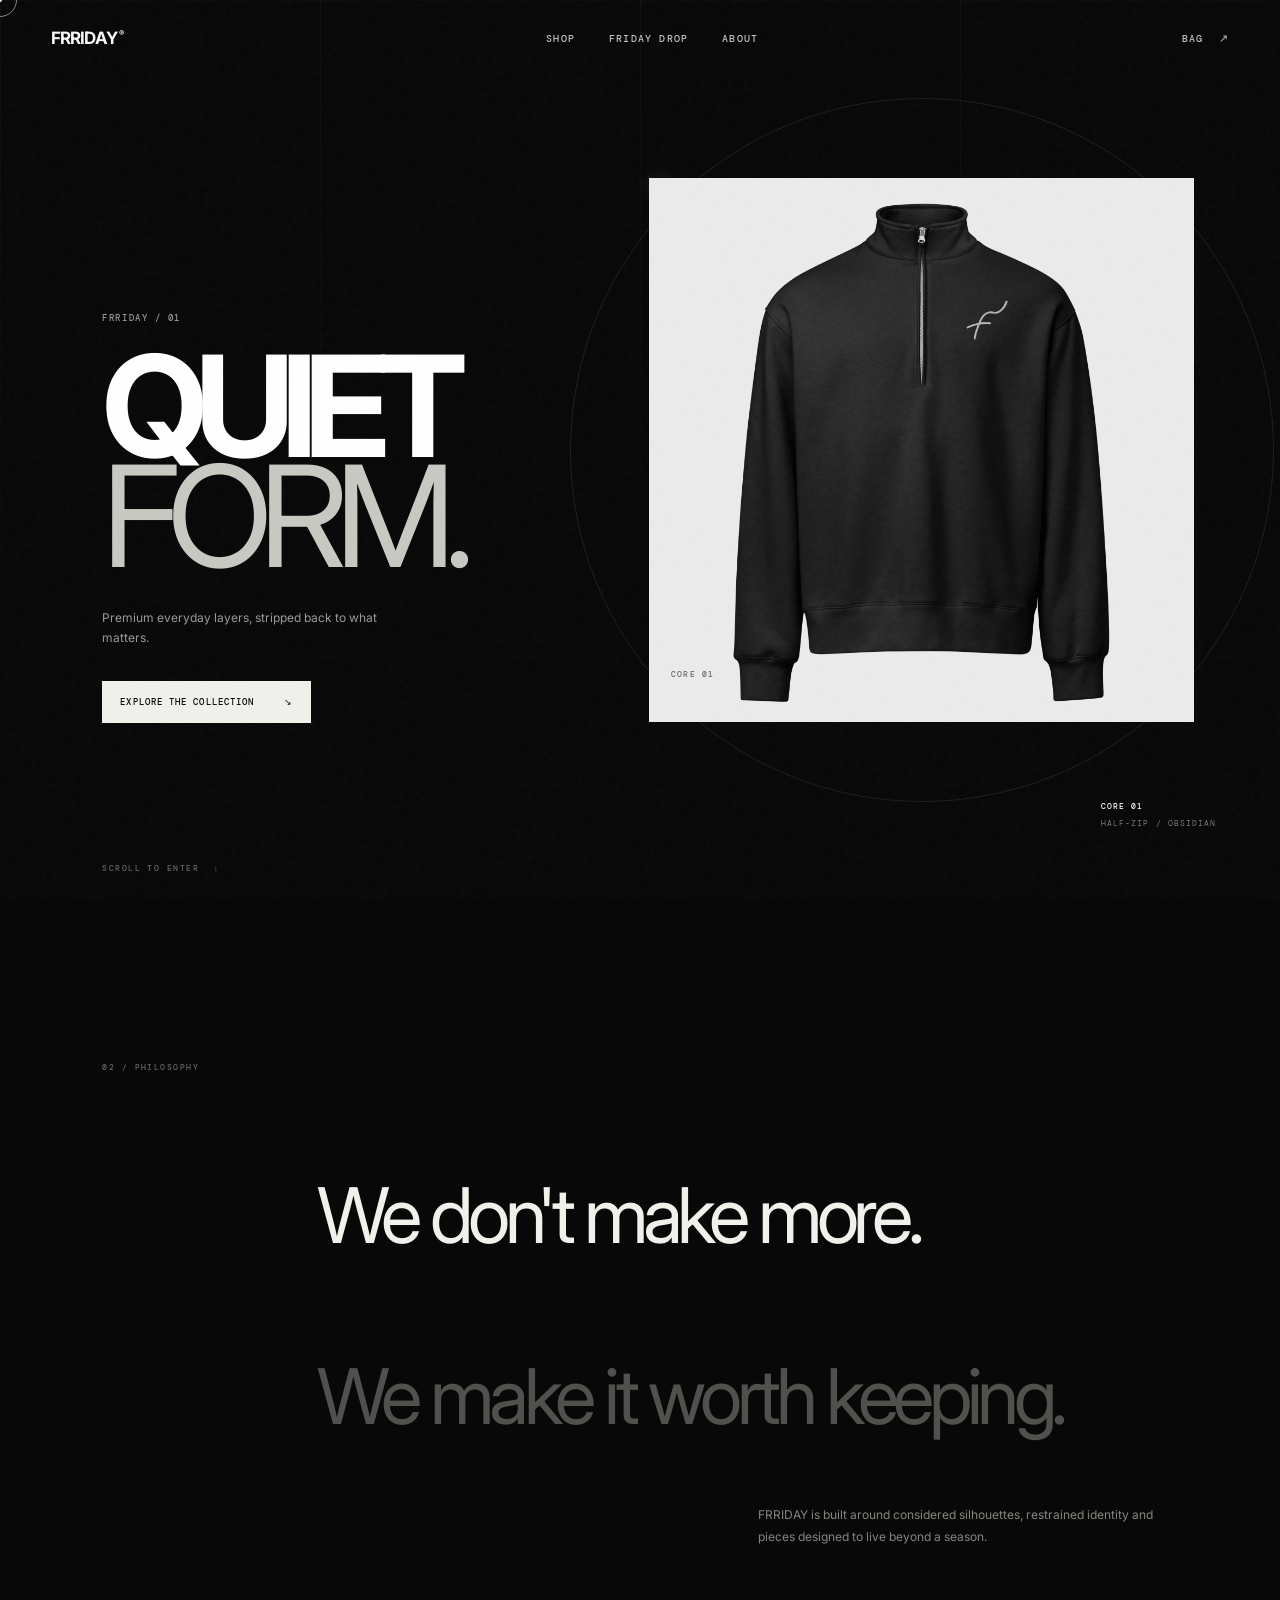
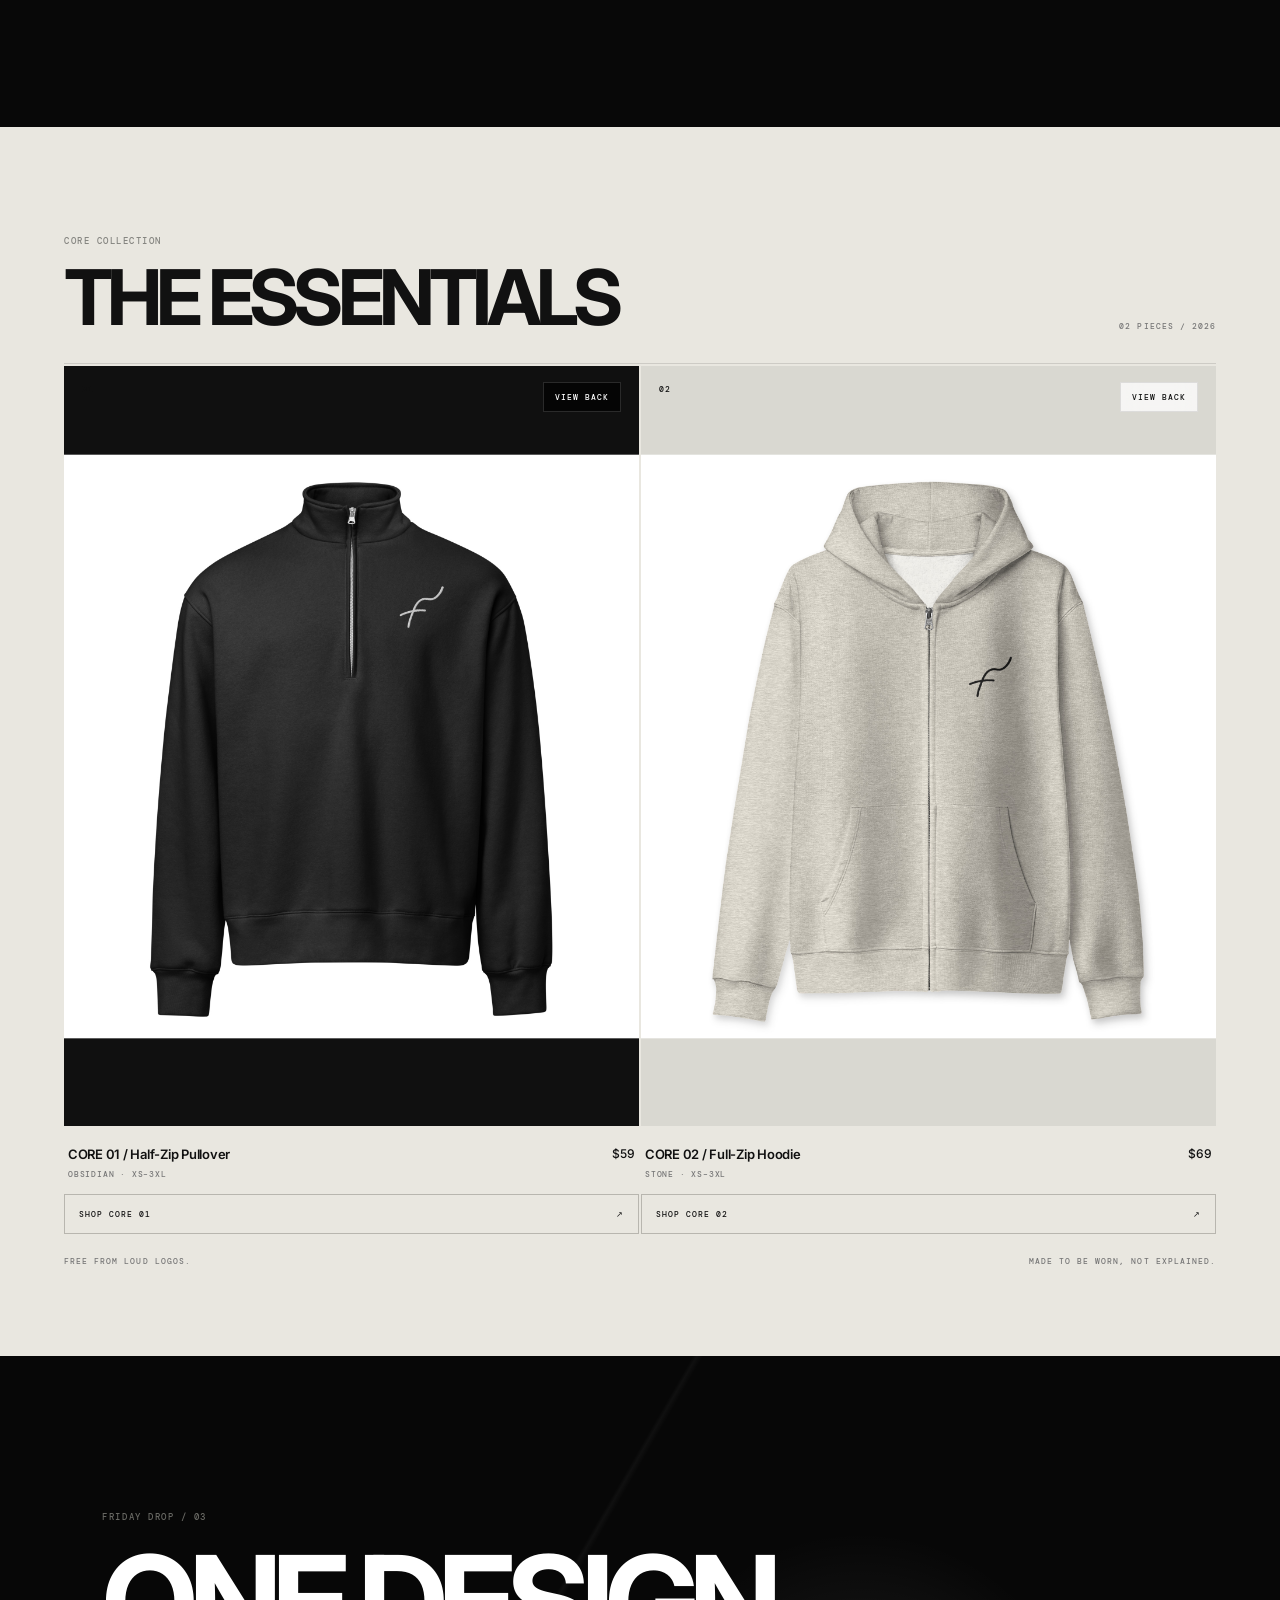
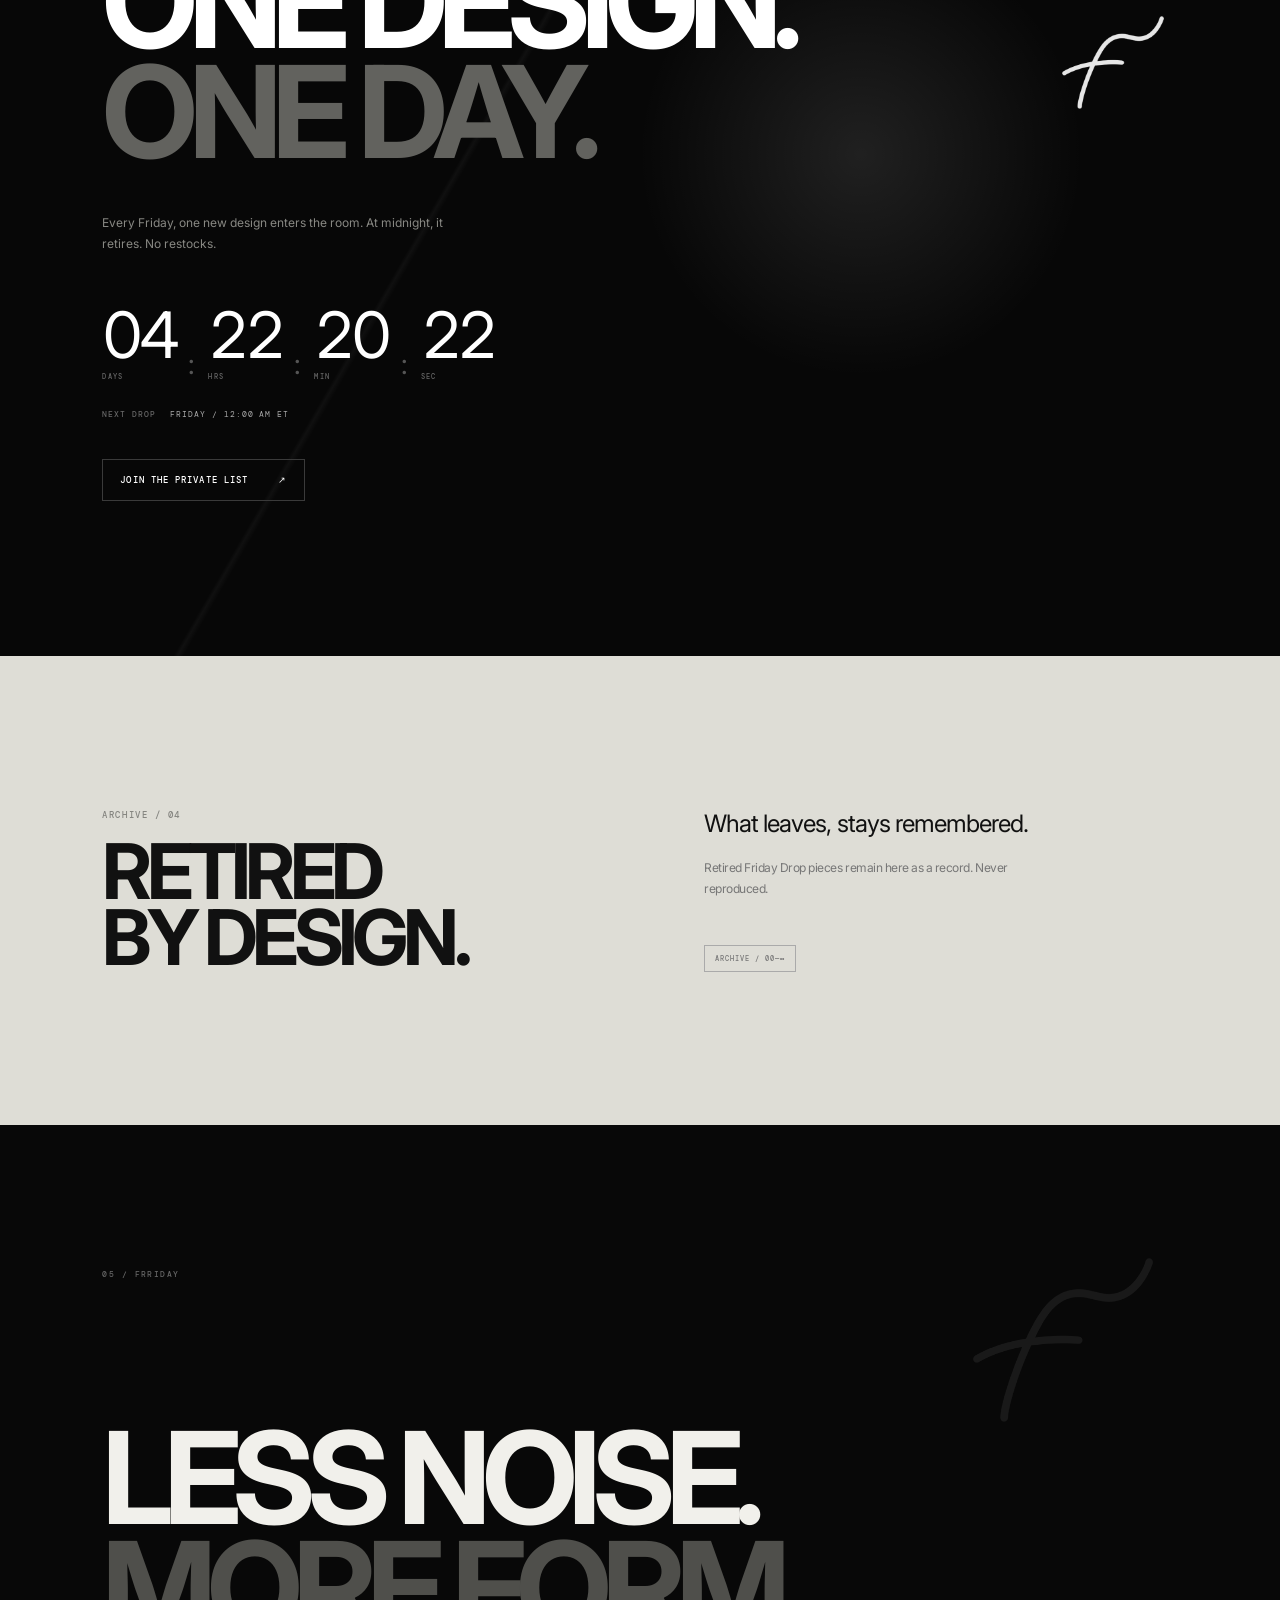
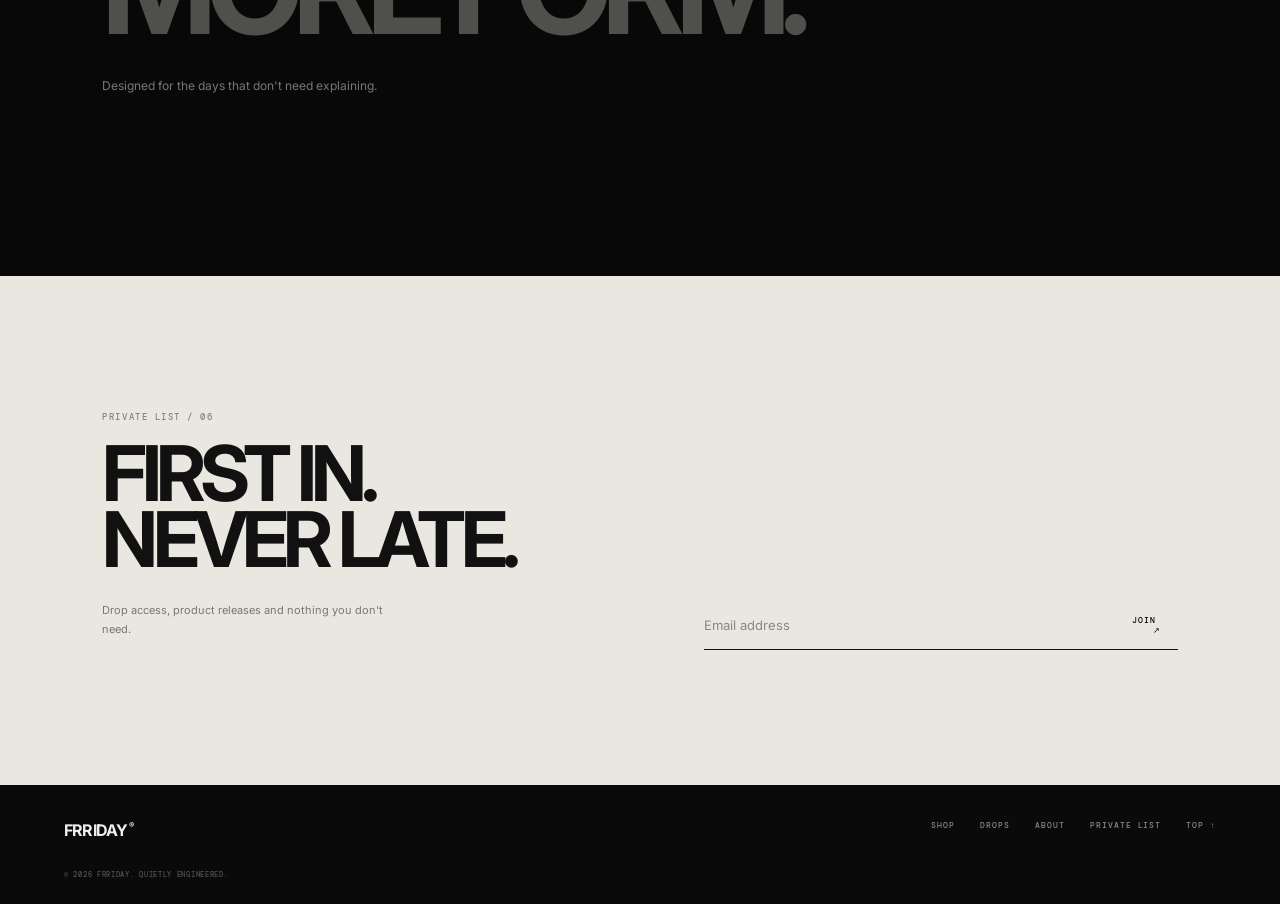
==== index.html @ 1960891b "Add files via upload" ====
<!doctype html>
<html lang="en">
<head>
<meta charset="utf-8">
<meta name="viewport" content="width=device-width,initial-scale=1,viewport-fit=cover">
<meta name="theme-color" content="#090909">
<meta name="color-scheme" content="dark light">
<meta name="description" content="FRRIDAY. Quietly engineered everyday layers. One design. One day. Then it's gone.">
<meta property="og:title" content="FRRIDAY® | Quietly Engineered">
<meta property="og:description" content="Quietly engineered everyday layers.">
<meta property="og:type" content="website">
<title>FRRIDAY® | Quietly Engineered</title>
<link rel="icon" href="assets/symbol-white.png">
<link rel="preconnect" href="https://fonts.googleapis.com">
<link rel="preconnect" href="https://fonts.gstatic.com" crossorigin>
<link href="https://fonts.googleapis.com/css2?family=DM+Mono:wght@400;500&family=Inter:wght@400;500;600;700&display=swap" rel="stylesheet">
<link rel="stylesheet" href="style.css">
</head>
<body>
<div class="noise" aria-hidden="true"></div>
<div class="cursor-dot" aria-hidden="true"></div><div class="cursor-ring" aria-hidden="true"></div>
<div class="page-loader" aria-hidden="true"><span>FRRIDAY</span><i></i></div>

<header class="nav" id="nav">
  <a class="brand" href="#top" aria-label="FRRIDAY home">FRRIDAY<span>®</span></a>
  <nav class="nav-links" aria-label="Primary navigation">
    <a href="#shop">Shop</a><a href="#drop">Friday Drop</a><a href="#about">About</a>
  </nav>
  <a class="bag-btn" href="https://pxhdjy-sj.myshopify.com/cart" aria-label="Open FRRIDAY bag">Bag <span>↗</span></a>
</header>

<main id="top">
<section class="hero">
  <div class="hero-grid" aria-hidden="true"></div>
  <div class="hero-copy">
    <p class="eyebrow">FRRIDAY / 01</p>
    <h1>QUIET<br><em>FORM.</em></h1>
    <p class="hero-sub">Premium everyday layers, stripped back to what matters.</p>
    <a class="pill light" href="#shop">Explore the collection <span>↘</span></a>
  </div>
  <div class="hero-product">
    <div class="product-orbit" aria-hidden="true"></div>
    <div class="hero-image-wrap">
      <img src="assets/halfzip-front.jpg" alt="FRRIDAY CORE 01 black half-zip pullover" class="hero-img">
      <span class="hero-image-number">CORE 01</span>
    </div>
    <div class="hero-label"><span>CORE 01</span><b>HALF-ZIP / OBSIDIAN</b></div>
  </div>
  <div class="scroll-note">SCROLL TO ENTER <span>↓</span></div>
</section>

<section class="statement dark" id="about">
  <div class="section-index">02 / PHILOSOPHY</div>
  <div class="statement-content">
    <p class="big-line">We don't make more.</p>
    <p class="big-line muted">We make it worth keeping.</p>
    <p class="body-copy">FRRIDAY is built around considered silhouettes, restrained identity and pieces designed to live beyond a season.</p>
  </div>
</section>

<section class="shop" id="shop">
  <div class="shop-head">
    <div><span class="eyebrow">CORE COLLECTION</span><h2>THE ESSENTIALS</h2></div>
    <span class="count">02 PIECES / 2026</span>
  </div>
  <div class="product-grid">
    <article class="product-card" data-product="halfzip">
      <a class="product-media dark-media" href="https://pxhdjy-sj.myshopify.com/products/unisex-half-zip-pullover" aria-label="Shop FRRIDAY CORE 01 Half-Zip Pullover">
        <span class="product-index">01</span>
        <button class="view-toggle" type="button" data-toggle="halfzip" aria-label="View back of CORE 01">VIEW BACK</button>
        <img src="assets/halfzip-front.jpg" class="product-img active" data-front alt="Black FRRIDAY half-zip front">
        <img src="assets/halfzip-back.jpg" class="product-img" data-back alt="Black FRRIDAY half-zip back">
      </a>
      <div class="product-info"><div><h3>CORE 01 / Half-Zip Pullover</h3><p>Obsidian · XS–3XL</p></div><strong>$59</strong></div>
      <a class="add-btn" href="https://pxhdjy-sj.myshopify.com/products/unisex-half-zip-pullover">Shop CORE 01 <span>↗</span></a>
    </article>
    <article class="product-card" data-product="fullzip">
      <a class="product-media light-media" href="https://pxhdjy-sj.myshopify.com/products/unisex-full-zip-hoodie" aria-label="Shop FRRIDAY CORE 02 Full-Zip Hoodie">
        <span class="product-index">02</span>
        <button class="view-toggle" type="button" data-toggle="fullzip" aria-label="View back of CORE 02">VIEW BACK</button>
        <img src="assets/fullzip-front.jpg" class="product-img active" data-front alt="Stone FRRIDAY full-zip hoodie front">
        <img src="assets/fullzip-back.jpg" class="product-img" data-back alt="Stone FRRIDAY full-zip hoodie back">
      </a>
      <div class="product-info"><div><h3>CORE 02 / Full-Zip Hoodie</h3><p>Stone · XS–3XL</p></div><strong>$69</strong></div>
      <a class="add-btn" href="https://pxhdjy-sj.myshopify.com/products/unisex-full-zip-hoodie">Shop CORE 02 <span>↗</span></a>
    </article>
  </div>
  <div class="shop-note"><span>FREE FROM LOUD LOGOS.</span><span>MADE TO BE WORN, NOT EXPLAINED.</span></div>
</section>

<section class="drop" id="drop">
  <div class="drop-bg" aria-hidden="true"></div>
  <div class="drop-content">
    <span class="eyebrow">FRIDAY DROP / 03</span>
    <div class="drop-title"><h2>ONE DESIGN.<br><span>ONE DAY.</span></h2><img src="assets/symbol-white.png" alt="FRRIDAY signature symbol"></div>
    <p>Every Friday, one new design enters the room. At midnight, it retires. No restocks.</p>
    <div class="timer" aria-label="Next Friday Drop countdown"><div><b id="days">00</b><small>DAYS</small></div><i>:</i><div><b id="hours">00</b><small>HRS</small></div><i>:</i><div><b id="mins">00</b><small>MIN</small></div><i>:</i><div><b id="secs">00</b><small>SEC</small></div></div>
    <div class="drop-meta"><span>NEXT DROP</span><b id="dropDate">FRIDAY / 12:00 AM ET</b></div>
    <a class="pill outline" href="#private-list">Join the private list <span>↗</span></a>
  </div>
</section>

<section class="archive">
  <div><span class="eyebrow">ARCHIVE / 04</span><h2>RETIRED<br>BY DESIGN.</h2></div>
  <div class="archive-right"><p>What leaves, stays remembered.</p><p class="muted">Retired Friday Drop pieces remain here as a record. Never reproduced.</p><span class="archive-stamp">ARCHIVE / 00—∞</span></div>
</section>

<section class="manifesto dark">
  <div class="section-index">05 / FRRIDAY</div>
  <div class="manifesto-mark"><img src="assets/symbol-white.png" alt=""></div>
  <h2>LESS NOISE.<br><span>MORE FORM.</span></h2>
  <p>Designed for the days that don't need explaining.</p>
</section>

<section class="newsletter" id="private-list">
  <div><span class="eyebrow">PRIVATE LIST / 06</span><h2>FIRST IN.<br>NEVER LATE.</h2><p>Drop access, product releases and nothing you don't need.</p></div>
  <form id="emailForm" novalidate><label class="sr-only" for="email">Email address</label><input id="email" type="email" placeholder="Email address" autocomplete="email" required><button type="submit">Join <span>↗</span></button><small id="formStatus" aria-live="polite"></small></form>
</section>
</main>

<footer><div class="footer-brand">FRRIDAY<span>®</span></div><div class="footer-links"><a href="#shop">Shop</a><a href="#drop">Drops</a><a href="#about">About</a><a href="#private-list">Private list</a><a href="#top">Top ↑</a></div><small>© 2026 FRRIDAY. QUIETLY ENGINEERED.</small></footer>
<div class="toast" id="toast" role="status" aria-live="polite"></div>
<script src="script.js"></script>
</body>
</html>
---- style.css ----
:root{--black:#080808;--ink:#111;--white:#f4f3ef;--paper:#e9e7e0;--stone:#d9d8d1;--line:rgba(0,0,0,.12);--line-light:rgba(255,255,255,.14);--muted:#858580;--ease:cubic-bezier(.2,.8,.2,1);--mono:"DM Mono",ui-monospace,SFMono-Regular,Menlo,monospace;--sans:Inter,Arial,sans-serif}
*{box-sizing:border-box}html{scroll-behavior:smooth}body{margin:0;background:var(--paper);color:var(--ink);font-family:var(--sans);overflow-x:hidden;-webkit-font-smoothing:antialiased}body:has(.page-loader:not(.done)){overflow:hidden}a{text-decoration:none;color:inherit}button,input{font:inherit}.sr-only{position:absolute;width:1px;height:1px;padding:0;margin:-1px;overflow:hidden;clip:rect(0,0,0,0);white-space:nowrap;border:0}.noise{position:fixed;inset:0;pointer-events:none;z-index:1000;opacity:.025;background-image:url("data:image/svg+xml,%3Csvg viewBox='0 0 180 180' xmlns='http://www.w3.org/2000/svg'%3E%3Cfilter id='n'%3E%3CfeTurbulence type='fractalNoise' baseFrequency='.9' numOctaves='4' stitchTiles='stitch'/%3E%3C/filter%3E%3Crect width='100%25' height='100%25' filter='url(%23n)'/%3E%3C/svg%3E")}.page-loader{position:fixed;inset:0;z-index:2000;background:#080808;color:#fff;display:grid;place-items:center;transition:opacity .7s var(--ease),visibility .7s}.page-loader span{font-size:12px;font-weight:700;letter-spacing:-.05em}.page-loader i{position:absolute;bottom:14%;width:100px;height:1px;background:#333;overflow:hidden}.page-loader i:after{content:"";display:block;width:45%;height:100%;background:#fff;animation:load 1.1s var(--ease) infinite}.page-loader.done{opacity:0;visibility:hidden;pointer-events:none}.cursor-dot,.cursor-ring{position:fixed;pointer-events:none;z-index:1200;transform:translate(-50%,-50%);border-radius:50%;display:none}.cursor-dot{width:4px;height:4px;background:#fff}.cursor-ring{width:34px;height:34px;border:1px solid rgba(255,255,255,.5);transition:width .25s,height .25s,border-color .25s}.cursor-ring.hover{width:52px;height:52px;border-color:#fff}.nav{position:fixed;top:0;left:0;right:0;height:76px;z-index:80;display:flex;align-items:center;justify-content:space-between;padding:0 4vw;color:#fff;mix-blend-mode:difference;transition:height .35s,padding .35s}.nav.scrolled{height:62px}.brand{font-size:17px;font-weight:700;letter-spacing:-.055em}.brand span,.footer-brand span{font-size:8px;vertical-align:top;margin-left:2px}.nav-links{display:flex;gap:34px;font:500 10px var(--mono);text-transform:uppercase;letter-spacing:.12em}.nav-links a,.bag-btn{opacity:.78;transition:opacity .2s}.nav-links a:hover,.bag-btn:hover{opacity:1}.bag-btn{border:0;background:none;color:inherit;text-transform:uppercase;letter-spacing:.12em;font:500 10px var(--mono);cursor:pointer}.bag-btn span{display:inline-block;margin-left:8px;font-size:11px}.hero{min-height:100svh;background:#080808;color:#fff;position:relative;display:grid;grid-template-columns:44% 56%;overflow:hidden}.hero-grid{position:absolute;inset:0;background:linear-gradient(90deg,rgba(255,255,255,.035) 1px,transparent 1px),linear-gradient(rgba(255,255,255,.02) 1px,transparent 1px);background-size:25% 100%,100% 25%;mask-image:linear-gradient(to bottom,black,transparent 78%)}.hero-copy{position:relative;z-index:3;padding:24vh 0 10vh 8vw;align-self:center}.eyebrow{font:500 9px var(--mono);letter-spacing:.17em;text-transform:uppercase;display:block;color:var(--muted)}.hero .eyebrow{color:#969690}.hero h1{font-size:clamp(72px,11vw,170px);line-height:.78;letter-spacing:-.09em;margin:28px 0 36px;font-weight:700}.hero h1 em{font-style:normal;font-weight:400;color:#c9c9c3}.hero-sub{max-width:310px;color:#9a9a95;line-height:1.7;font-size:12px;margin-bottom:32px}.pill{display:inline-flex;align-items:center;justify-content:space-between;gap:30px;border:1px solid #292929;padding:14px 17px;font:500 9px var(--mono);text-transform:uppercase;letter-spacing:.12em;transition:all .35s var(--ease)}.pill span{transition:transform .35s var(--ease)}.pill:hover span{transform:translate(5px,-5px)}.pill.light{background:#f1f0eb;color:#090909;border-color:#f1f0eb}.hero-product{position:relative;display:flex;align-items:center;justify-content:center;min-height:100svh}.hero-product:after{content:"";position:absolute;inset:10% 4% 10% 0;background:radial-gradient(circle at 50% 48%,rgba(255,255,255,.08),transparent 35%);pointer-events:none}.hero-image-wrap{position:relative;z-index:2;width:min(76%,760px);display:grid;place-items:center}.hero-img{width:100%;max-height:88vh;object-fit:contain;mix-blend-mode:screen;filter:contrast(1.02) brightness(.92);animation:float 7s ease-in-out infinite}.hero-image-number{position:absolute;left:4%;bottom:8%;font:500 8px var(--mono);letter-spacing:.15em;color:#666}.product-orbit{position:absolute;width:min(55vw,720px);height:min(55vw,720px);border:1px solid rgba(255,255,255,.09);border-radius:50%;animation:spin 26s linear infinite}.product-orbit:after{content:"";position:absolute;width:6px;height:6px;border-radius:50%;background:#eee;top:12%;left:12%;box-shadow:0 0 20px #fff}.hero-label{position:absolute;right:5vw;bottom:8vh;z-index:4;font:500 8px var(--mono);letter-spacing:.13em;text-transform:uppercase;display:flex;flex-direction:column;gap:7px}.hero-label b{font-weight:400;color:#777}.scroll-note{position:absolute;bottom:27px;left:8vw;color:#666;font:500 8px var(--mono);letter-spacing:.18em}.scroll-note span{margin-left:8px}.dark{background:var(--black);color:#f1f0eb}.statement{padding:18vh 8vw 20vh}.section-index{font:500 8px var(--mono);letter-spacing:.18em;color:#666}.statement-content{margin-left:20%;max-width:900px}.big-line{font-size:clamp(38px,6vw,86px);letter-spacing:-.07em;line-height:.95;margin:12vh 0 0}.big-line.muted{color:#50504c}.body-copy{max-width:420px;color:#85857f;line-height:1.8;font-size:12px;margin:70px 0 0 auto}.shop{padding:12vh 5vw 10vh;background:var(--paper)}.shop-head{display:flex;justify-content:space-between;align-items:end;padding-bottom:32px;border-bottom:1px solid var(--line)}h2{font-size:clamp(38px,6vw,88px);line-height:.86;letter-spacing:-.075em;margin:18px 0 0;font-weight:700}.count{font:500 8px var(--mono);letter-spacing:.13em;color:#777}.product-grid{display:grid;grid-template-columns:1fr 1fr;gap:2px;margin-top:2px}.product-card{min-width:0}.product-media{height:min(75vw,760px);position:relative;overflow:hidden;display:grid;place-items:center}.dark-media{background:#101010}.light-media{background:#d9d8d1}.product-img{width:100%;height:100%;object-fit:contain;position:absolute;inset:0;opacity:0;transform:scale(1.015);transition:opacity .65s var(--ease),transform 1s var(--ease)}.product-img.active{opacity:1}.product-media:hover .product-img.active{transform:scale(1.04)}.product-index{position:absolute;z-index:4;left:18px;top:18px;font:500 8px var(--mono);letter-spacing:.16em}.view-toggle{position:absolute;z-index:5;right:18px;top:16px;border:1px solid rgba(255,255,255,.15);background:rgba(0,0,0,.65);color:#fff;padding:9px 11px;font:500 8px var(--mono);letter-spacing:.12em;cursor:pointer;backdrop-filter:blur(10px)}.light-media .view-toggle{background:rgba(255,255,255,.75);color:#111;border-color:rgba(0,0,0,.1)}.product-info{display:flex;justify-content:space-between;padding:20px 4px 15px}.product-info h3{font-size:13px;margin:0 0 7px;letter-spacing:-.02em;font-weight:600}.product-info p{font:500 8px var(--mono);color:#777;margin:0;text-transform:uppercase;letter-spacing:.1em}.product-info strong{font-size:12px;font-weight:500}.add-btn{width:100%;border:1px solid #b8b6af;background:transparent;padding:14px;text-align:left;text-transform:uppercase;letter-spacing:.13em;font:500 8px var(--mono);display:flex;justify-content:space-between;cursor:pointer;transition:background .25s,color .25s,border-color .25s}.add-btn:hover{background:#111;color:#fff;border-color:#111}.shop-note{display:flex;justify-content:space-between;padding-top:22px;font:500 8px var(--mono);letter-spacing:.13em;color:#777}.drop{min-height:100svh;background:#070707;color:#fff;position:relative;display:flex;align-items:center;overflow:hidden}.drop-bg{position:absolute;inset:0;background:radial-gradient(circle at 65% 45%,rgba(255,255,255,.1),transparent 20%),linear-gradient(120deg,transparent 40%,rgba(255,255,255,.035) 40.2%,transparent 40.5%);transform:scale(1.15);animation:drift 15s ease-in-out infinite alternate}.drop-content{position:relative;padding:13vh 8vw;width:100%;z-index:2}.drop .eyebrow{color:#686863}.drop-title{display:flex;align-items:center;justify-content:space-between;max-width:1100px}.drop h2{font-size:clamp(58px,10vw,150px);margin:24px 0 34px}.drop h2 span{color:#62625e}.drop-title img{width:130px;height:130px;object-fit:contain;opacity:.9;animation:slowspin 16s linear infinite}.drop p{color:#888883;font-size:12px;max-width:380px;line-height:1.7}.timer{display:flex;align-items:flex-end;gap:13px;margin:55px 0 28px}.timer div{display:flex;flex-direction:column}.timer b{font-size:clamp(34px,5vw,65px);letter-spacing:-.07em;font-weight:400;line-height:.8;font-variant-numeric:tabular-nums}.timer small{font:500 7px var(--mono);color:#666;letter-spacing:.17em;margin-top:12px}.timer i{font-style:normal;color:#555;font-size:28px}.drop-meta{display:flex;gap:14px;align-items:center;margin-bottom:40px;font:500 8px var(--mono);letter-spacing:.12em;color:#666}.drop-meta b{color:#aaa;font-weight:400}.outline{color:#fff;border-color:#3a3a3a;background:transparent}.archive{display:grid;grid-template-columns:1fr 1fr;gap:10vw;padding:17vh 8vw;background:#deddd6}.archive-right{align-self:end;max-width:360px}.archive-right p{font-size:24px;letter-spacing:-.04em;margin:0 0 20px}.archive-right .muted{font-size:12px;color:#777;line-height:1.7}.archive-stamp{display:inline-block;margin-top:26px;padding:8px 10px;border:1px solid #aaa;font:500 7px var(--mono);letter-spacing:.14em;color:#777}.manifesto{padding:16vh 8vw 19vh;position:relative;overflow:hidden}.manifesto-mark{position:absolute;right:8vw;top:12vh;width:230px;opacity:.07}.manifesto-mark img{width:100%}.manifesto h2{font-size:clamp(58px,10vw,150px);margin:16vh 0 35px}.manifesto h2 span{color:#4f4f4b}.manifesto p{color:#777;font-size:12px}.newsletter{padding:15vh 8vw;display:grid;grid-template-columns:1fr 1fr;gap:10vw;align-items:end}.newsletter h2{margin-bottom:28px}.newsletter>div>p{font-size:11px;color:#777;max-width:300px;line-height:1.7}.newsletter form{position:relative;display:flex;border-bottom:1px solid #111}.newsletter input{background:none;border:0;outline:0;padding:16px 0;width:100%;font-size:13px;color:#111}.newsletter input::placeholder{color:#888}.newsletter button{border:0;background:none;text-transform:uppercase;letter-spacing:.13em;font:500 8px var(--mono);cursor:pointer}.newsletter button span{margin-left:25px}.newsletter form small{position:absolute;left:0;top:58px;color:#777;font:500 8px var(--mono);letter-spacing:.04em}footer{background:#0a0a0a;color:#eee;padding:35px 5vw 25px;display:grid;grid-template-columns:1fr auto;gap:30px}.footer-brand{font-weight:700;letter-spacing:-.05em}.footer-links{display:flex;gap:25px;font:500 8px var(--mono);text-transform:uppercase;letter-spacing:.12em}.footer-links a{color:#888;transition:color .2s}.footer-links a:hover{color:#fff}footer small{grid-column:1/-1;color:#555;font:500 7px var(--mono);text-transform:uppercase;letter-spacing:.1em}.toast{position:fixed;z-index:1300;bottom:25px;left:50%;transform:translate(-50%,20px);background:#111;color:#fff;padding:12px 16px;font:500 8px var(--mono);letter-spacing:.1em;text-transform:uppercase;opacity:0;pointer-events:none;transition:.35s}.toast.show{opacity:1;transform:translate(-50%,0)}.statement,.shop-head,.product-card,.drop-content,.archive,.manifesto,.newsletter{opacity:0;transform:translateY(35px);transition:opacity .9s var(--ease),transform .9s var(--ease)}.visible{opacity:1;transform:none}@keyframes float{0%,100%{transform:translateY(0)}50%{transform:translateY(-13px)}}@keyframes spin{to{transform:rotate(360deg)}}@keyframes slowspin{to{transform:rotate(360deg)}}@keyframes drift{to{transform:scale(1.25) translate(-2%,2%)}}@keyframes load{0%{transform:translateX(-120%)}100%{transform:translateX(250%)}}@media(min-width:900px){.cursor-dot,.cursor-ring{display:block}}@media(max-width:800px){.nav{height:64px;padding:0 20px}.nav.scrolled{height:58px}.nav-links{display:none}.hero{display:block;min-height:100svh}.hero-copy{padding:120px 24px 20px;position:absolute;inset:0 auto auto 0}.hero h1{font-size:76px;margin:22px 0}.hero-product{min-height:100svh;padding-top:120px;align-items:flex-end}.hero-image-wrap{width:96%;margin-bottom:48px}.hero-img{max-height:70vh}.product-orbit{width:90vw;height:90vw}.hero-label{right:20px;bottom:35px}.scroll-note{display:none}.statement{padding:100px 24px}.statement-content{margin-left:0}.big-line{margin-top:70px}.body-copy{margin-top:50px}.shop{padding:90px 15px 70px}.shop-head{padding:0 9px 25px}.product-grid{grid-template-columns:1fr}.product-media{height:105vw}.shop-note{display:block;line-height:2}.shop-note span{display:block}.drop{min-height:95svh}.drop-content{padding:100px 24px}.drop-title img{width:75px;height:75px}.drop h2{font-size:65px}.timer{gap:8px;margin-top:45px}.timer i{font-size:18px}.drop-meta{display:block;line-height:2.1;margin-bottom:28px}.archive{grid-template-columns:1fr;padding:100px 24px;gap:70px}.manifesto{padding:100px 24px}.manifesto-mark{width:130px;right:20px;top:60px}.manifesto h2{margin-top:100px;font-size:70px}.newsletter{grid-template-columns:1fr;padding:100px 24px;gap:60px}.newsletter form small{top:56px}footer{grid-template-columns:1fr;padding:30px 24px}.footer-links{grid-column:1/-1;flex-wrap:wrap;gap:16px 22px}.hero-sub{max-width:270px}.pill{padding:13px 15px}}
@media(prefers-reduced-motion:reduce){*,*:before,*:after{animation:none!important;transition:none!important;scroll-behavior:auto!important}.page-loader{display:none}.statement,.shop-head,.product-card,.drop-content,.archive,.manifesto,.newsletter{opacity:1;transform:none}}
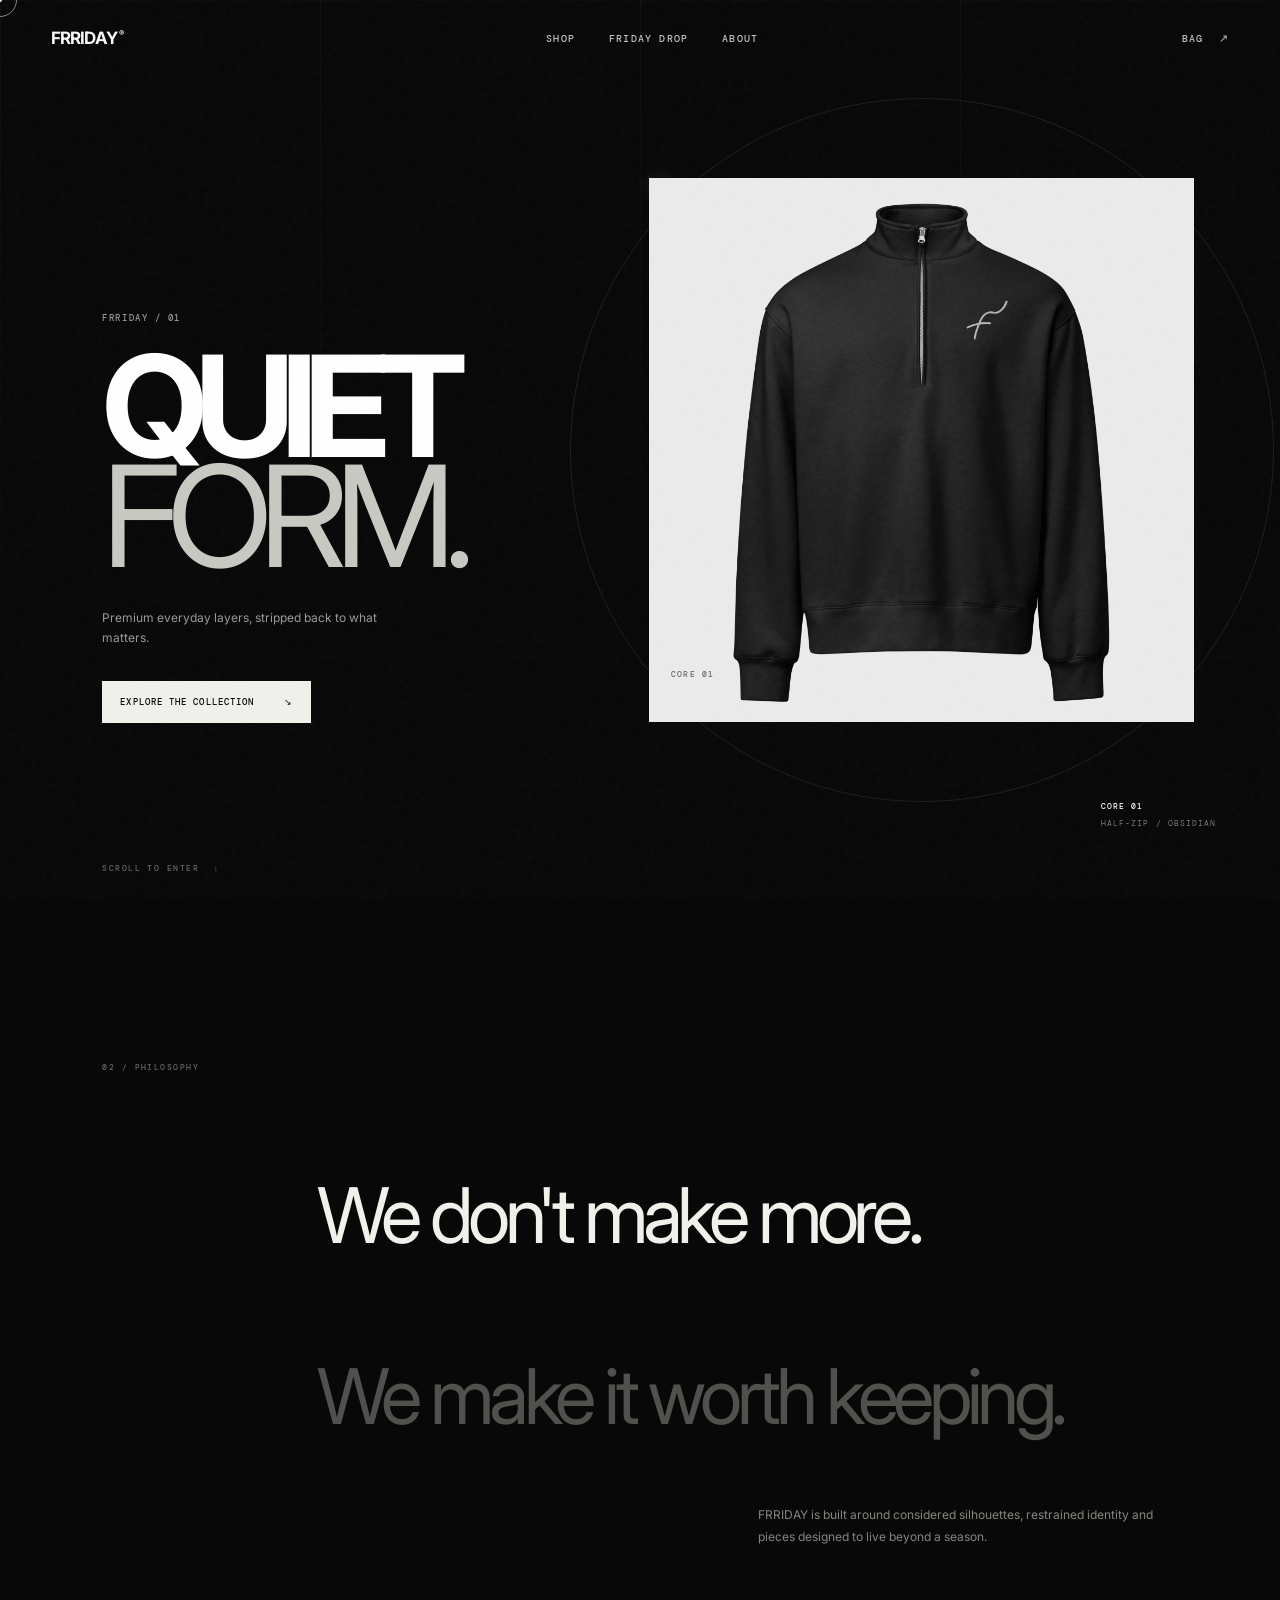
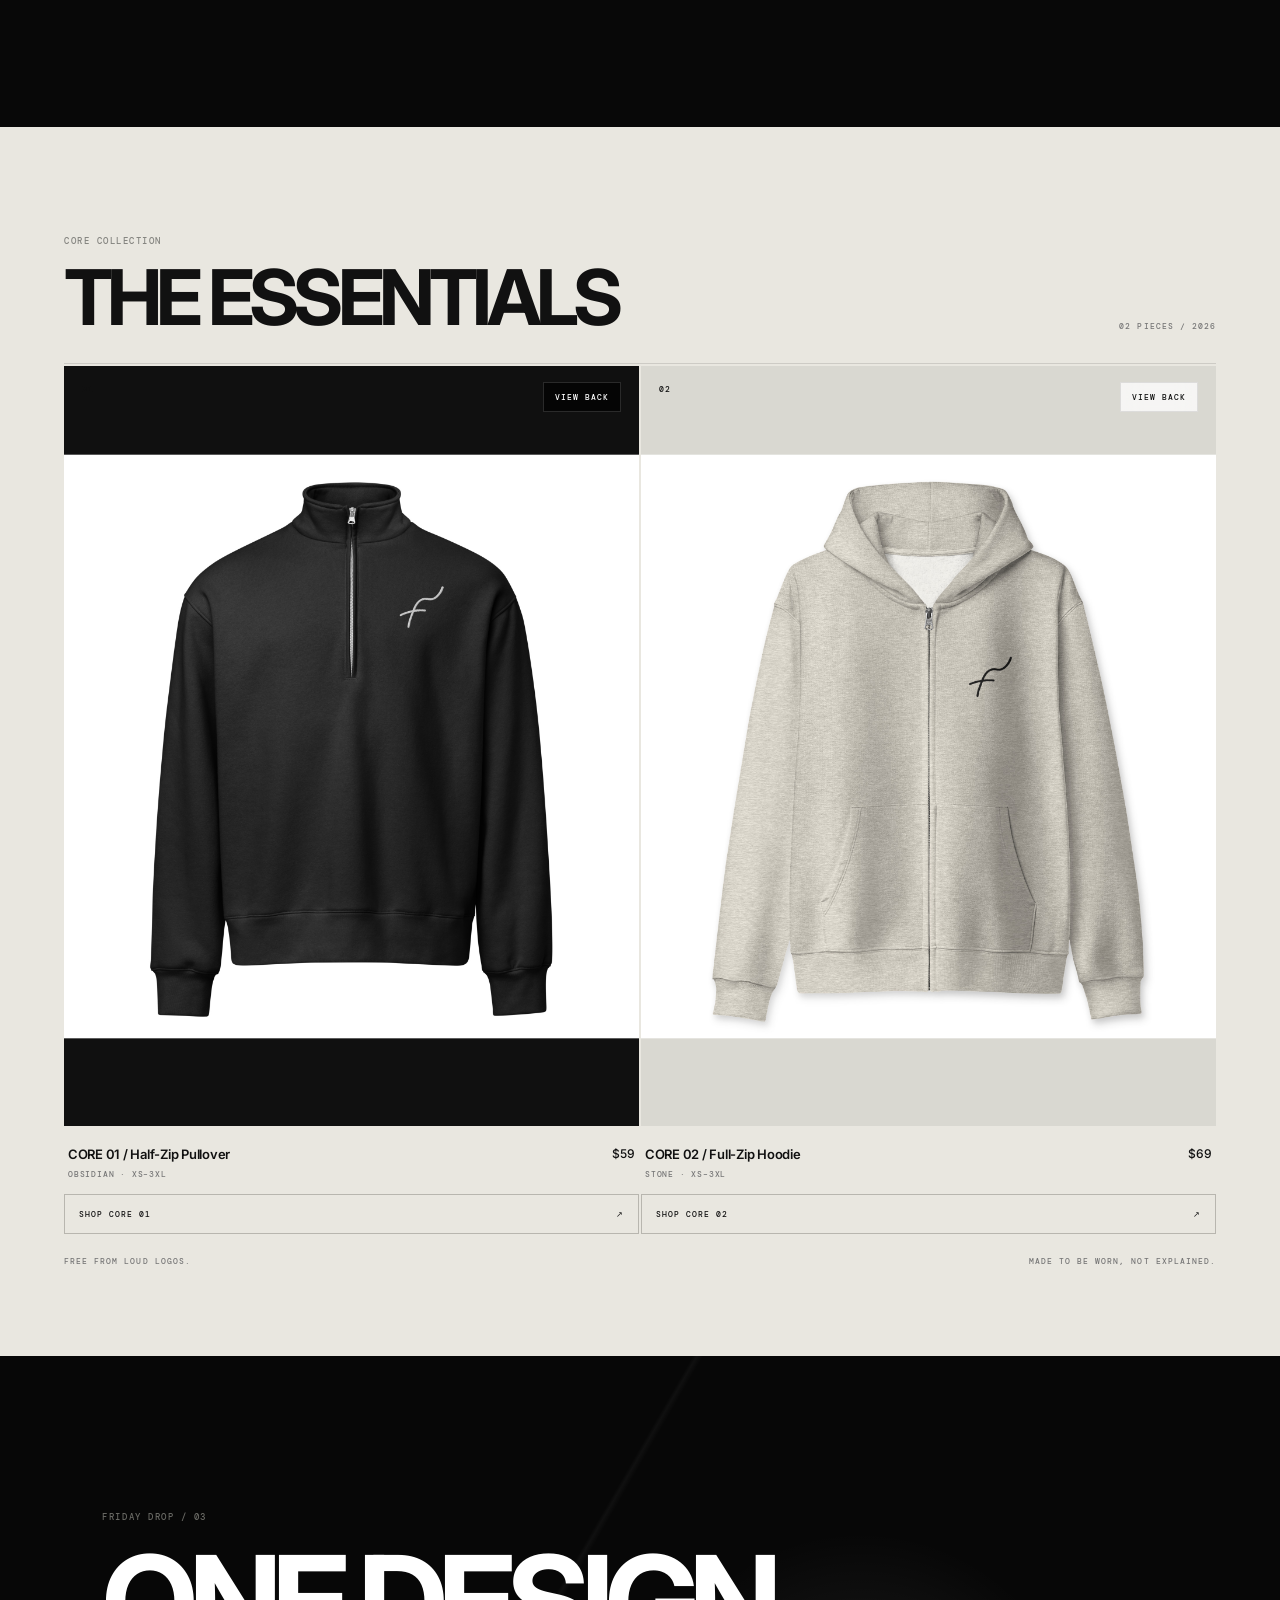
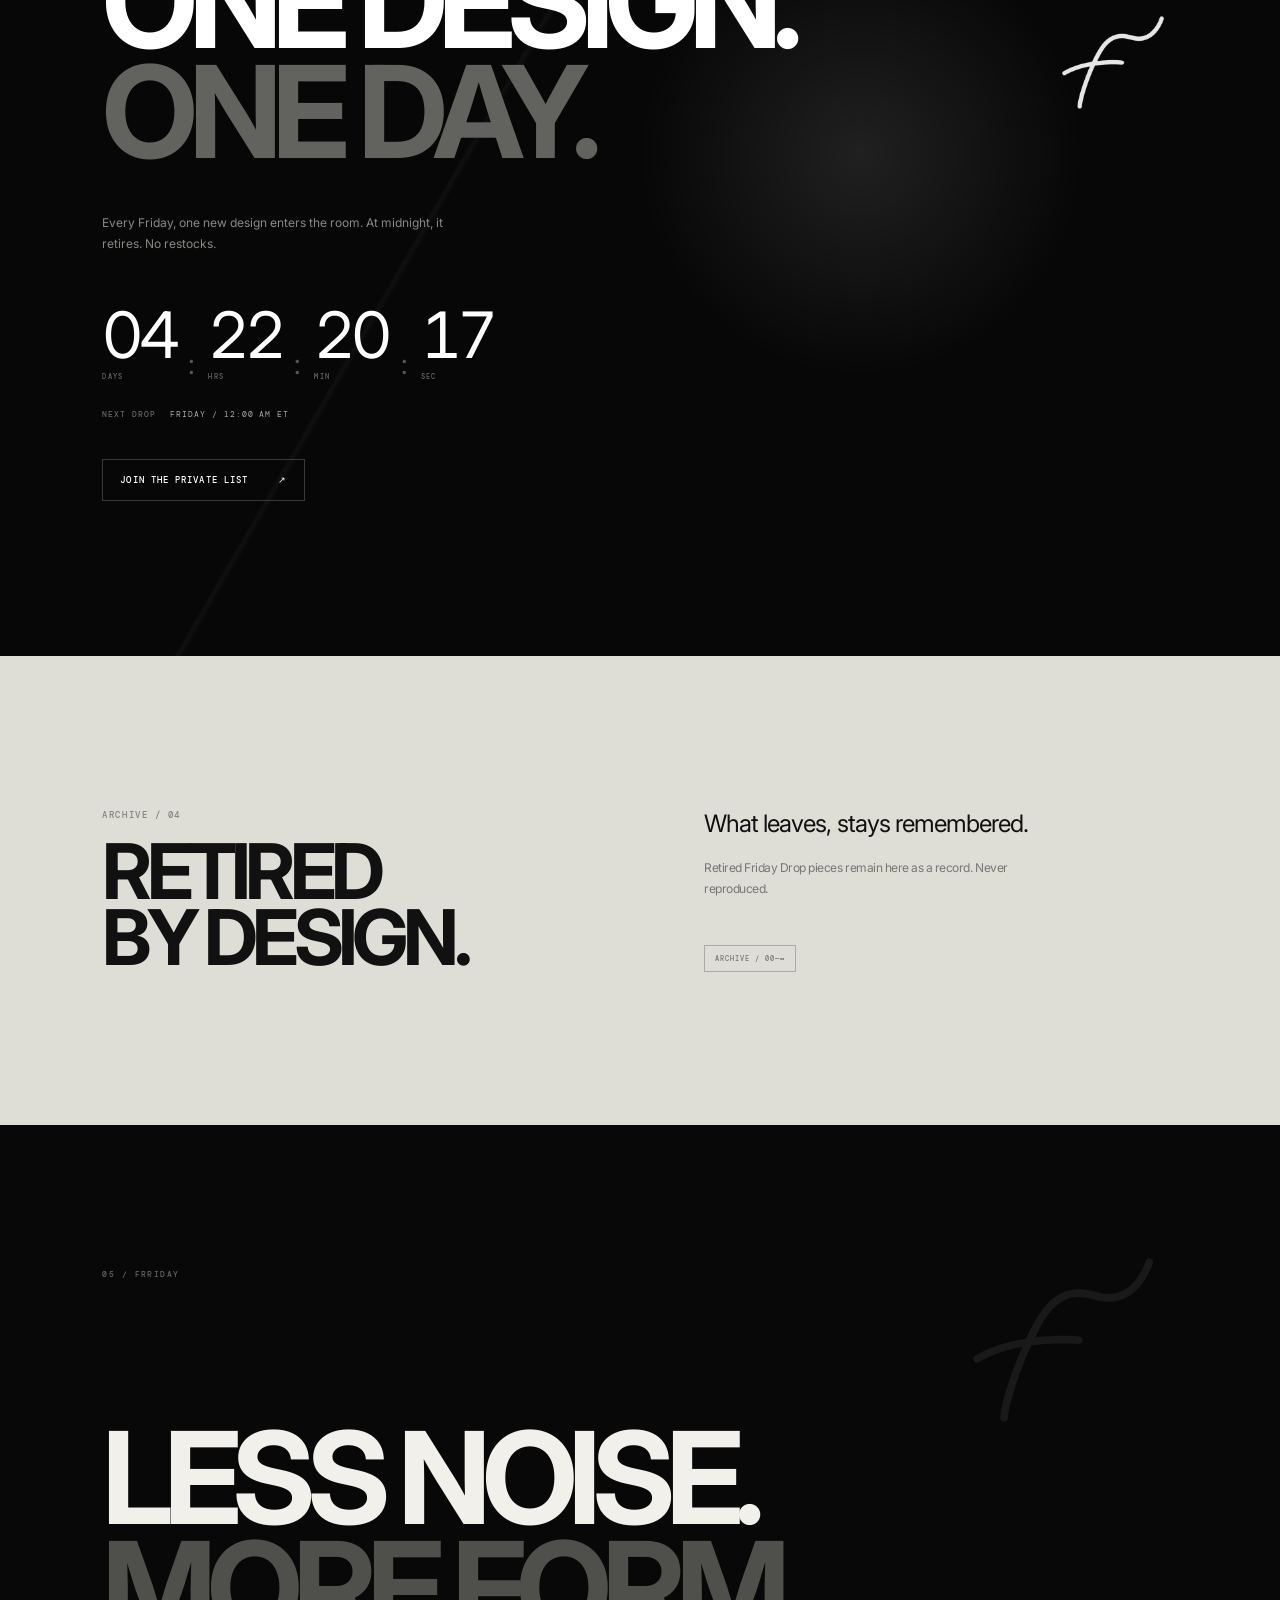
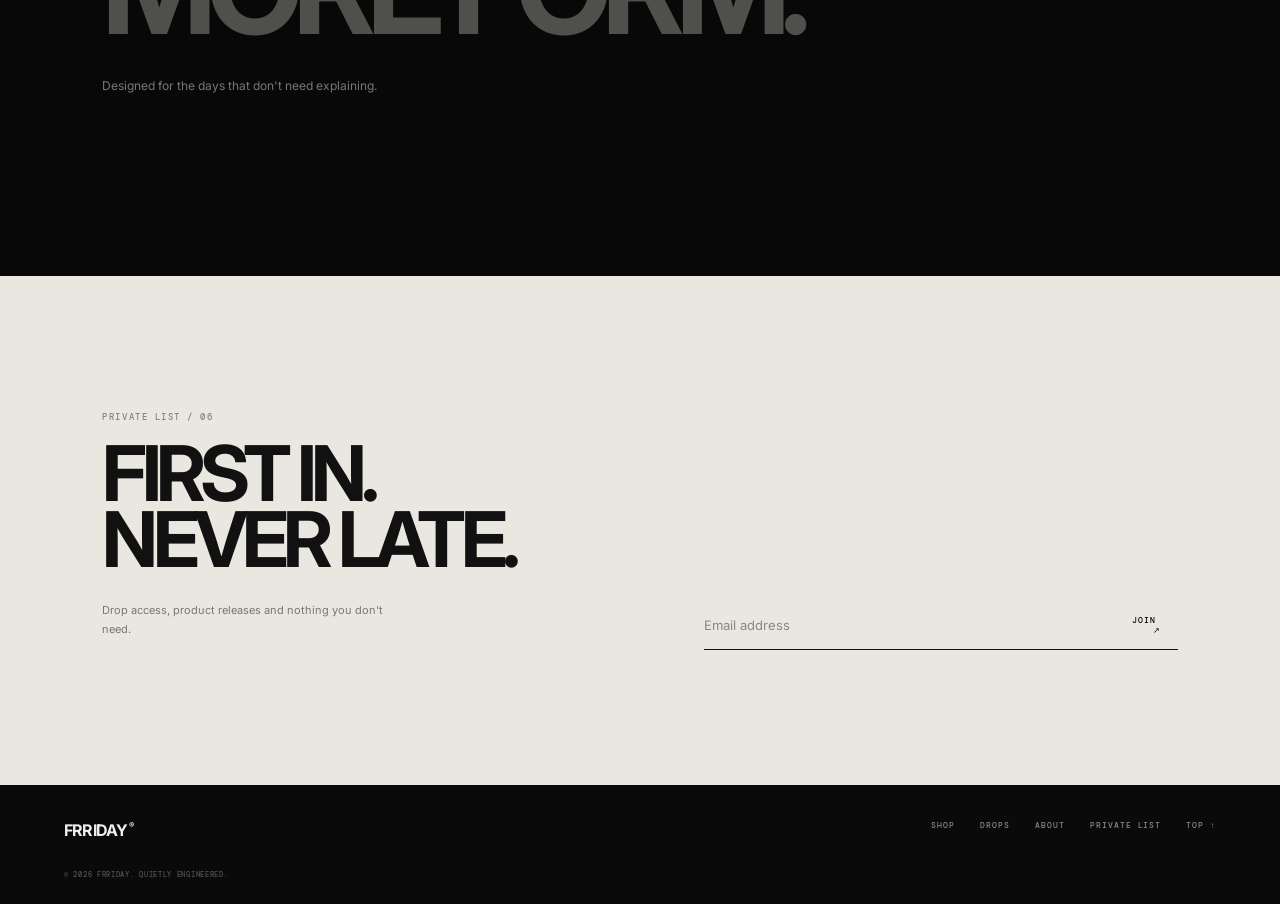
==== commit e8f84a63: "Add files via upload" ====
--- a/index.html
+++ b/index.html
@@ -65,22 +65,22 @@
   </div>
   <div class="product-grid">
     <article class="product-card" data-product="halfzip">
-      <a class="product-media dark-media" href="https://pxhdjy-sj.myshopify.com/products/unisex-half-zip-pullover" aria-label="Shop FRRIDAY CORE 01 Half-Zip Pullover">
+      <div class="product-media dark-media">
         <span class="product-index">01</span>
         <button class="view-toggle" type="button" data-toggle="halfzip" aria-label="View back of CORE 01">VIEW BACK</button>
         <img src="assets/halfzip-front.jpg" class="product-img active" data-front alt="Black FRRIDAY half-zip front">
         <img src="assets/halfzip-back.jpg" class="product-img" data-back alt="Black FRRIDAY half-zip back">
-      </a>
+      </div>
       <div class="product-info"><div><h3>CORE 01 / Half-Zip Pullover</h3><p>Obsidian · XS–3XL</p></div><strong>$59</strong></div>
       <a class="add-btn" href="https://pxhdjy-sj.myshopify.com/products/unisex-half-zip-pullover">Shop CORE 01 <span>↗</span></a>
     </article>
     <article class="product-card" data-product="fullzip">
-      <a class="product-media light-media" href="https://pxhdjy-sj.myshopify.com/products/unisex-full-zip-hoodie" aria-label="Shop FRRIDAY CORE 02 Full-Zip Hoodie">
+      <div class="product-media light-media">
         <span class="product-index">02</span>
         <button class="view-toggle" type="button" data-toggle="fullzip" aria-label="View back of CORE 02">VIEW BACK</button>
         <img src="assets/fullzip-front.jpg" class="product-img active" data-front alt="Stone FRRIDAY full-zip hoodie front">
         <img src="assets/fullzip-back.jpg" class="product-img" data-back alt="Stone FRRIDAY full-zip hoodie back">
-      </a>
+      </div>
       <div class="product-info"><div><h3>CORE 02 / Full-Zip Hoodie</h3><p>Stone · XS–3XL</p></div><strong>$69</strong></div>
       <a class="add-btn" href="https://pxhdjy-sj.myshopify.com/products/unisex-full-zip-hoodie">Shop CORE 02 <span>↗</span></a>
     </article>
--- a/style.css
+++ b/style.css
@@ -1,3 +1,105 @@
 :root{--black:#080808;--ink:#111;--white:#f4f3ef;--paper:#e9e7e0;--stone:#d9d8d1;--line:rgba(0,0,0,.12);--line-light:rgba(255,255,255,.14);--muted:#858580;--ease:cubic-bezier(.2,.8,.2,1);--mono:"DM Mono",ui-monospace,SFMono-Regular,Menlo,monospace;--sans:Inter,Arial,sans-serif}
-*{box-sizing:border-box}html{scroll-behavior:smooth}body{margin:0;background:var(--paper);color:var(--ink);font-family:var(--sans);overflow-x:hidden;-webkit-font-smoothing:antialiased}body:has(.page-loader:not(.done)){overflow:hidden}a{text-decoration:none;color:inherit}button,input{font:inherit}.sr-only{position:absolute;width:1px;height:1px;padding:0;margin:-1px;overflow:hidden;clip:rect(0,0,0,0);white-space:nowrap;border:0}.noise{position:fixed;inset:0;pointer-events:none;z-index:1000;opacity:.025;background-image:url("data:image/svg+xml,%3Csvg viewBox='0 0 180 180' xmlns='http://www.w3.org/2000/svg'%3E%3Cfilter id='n'%3E%3CfeTurbulence type='fractalNoise' baseFrequency='.9' numOctaves='4' stitchTiles='stitch'/%3E%3C/filter%3E%3Crect width='100%25' height='100%25' filter='url(%23n)'/%3E%3C/svg%3E")}.page-loader{position:fixed;inset:0;z-index:2000;background:#080808;color:#fff;display:grid;place-items:center;transition:opacity .7s var(--ease),visibility .7s}.page-loader span{font-size:12px;font-weight:700;letter-spacing:-.05em}.page-loader i{position:absolute;bottom:14%;width:100px;height:1px;background:#333;overflow:hidden}.page-loader i:after{content:"";display:block;width:45%;height:100%;background:#fff;animation:load 1.1s var(--ease) infinite}.page-loader.done{opacity:0;visibility:hidden;pointer-events:none}.cursor-dot,.cursor-ring{position:fixed;pointer-events:none;z-index:1200;transform:translate(-50%,-50%);border-radius:50%;display:none}.cursor-dot{width:4px;height:4px;background:#fff}.cursor-ring{width:34px;height:34px;border:1px solid rgba(255,255,255,.5);transition:width .25s,height .25s,border-color .25s}.cursor-ring.hover{width:52px;height:52px;border-color:#fff}.nav{position:fixed;top:0;left:0;right:0;height:76px;z-index:80;display:flex;align-items:center;justify-content:space-between;padding:0 4vw;color:#fff;mix-blend-mode:difference;transition:height .35s,padding .35s}.nav.scrolled{height:62px}.brand{font-size:17px;font-weight:700;letter-spacing:-.055em}.brand span,.footer-brand span{font-size:8px;vertical-align:top;margin-left:2px}.nav-links{display:flex;gap:34px;font:500 10px var(--mono);text-transform:uppercase;letter-spacing:.12em}.nav-links a,.bag-btn{opacity:.78;transition:opacity .2s}.nav-links a:hover,.bag-btn:hover{opacity:1}.bag-btn{border:0;background:none;color:inherit;text-transform:uppercase;letter-spacing:.12em;font:500 10px var(--mono);cursor:pointer}.bag-btn span{display:inline-block;margin-left:8px;font-size:11px}.hero{min-height:100svh;background:#080808;color:#fff;position:relative;display:grid;grid-template-columns:44% 56%;overflow:hidden}.hero-grid{position:absolute;inset:0;background:linear-gradient(90deg,rgba(255,255,255,.035) 1px,transparent 1px),linear-gradient(rgba(255,255,255,.02) 1px,transparent 1px);background-size:25% 100%,100% 25%;mask-image:linear-gradient(to bottom,black,transparent 78%)}.hero-copy{position:relative;z-index:3;padding:24vh 0 10vh 8vw;align-self:center}.eyebrow{font:500 9px var(--mono);letter-spacing:.17em;text-transform:uppercase;display:block;color:var(--muted)}.hero .eyebrow{color:#969690}.hero h1{font-size:clamp(72px,11vw,170px);line-height:.78;letter-spacing:-.09em;margin:28px 0 36px;font-weight:700}.hero h1 em{font-style:normal;font-weight:400;color:#c9c9c3}.hero-sub{max-width:310px;color:#9a9a95;line-height:1.7;font-size:12px;margin-bottom:32px}.pill{display:inline-flex;align-items:center;justify-content:space-between;gap:30px;border:1px solid #292929;padding:14px 17px;font:500 9px var(--mono);text-transform:uppercase;letter-spacing:.12em;transition:all .35s var(--ease)}.pill span{transition:transform .35s var(--ease)}.pill:hover span{transform:translate(5px,-5px)}.pill.light{background:#f1f0eb;color:#090909;border-color:#f1f0eb}.hero-product{position:relative;display:flex;align-items:center;justify-content:center;min-height:100svh}.hero-product:after{content:"";position:absolute;inset:10% 4% 10% 0;background:radial-gradient(circle at 50% 48%,rgba(255,255,255,.08),transparent 35%);pointer-events:none}.hero-image-wrap{position:relative;z-index:2;width:min(76%,760px);display:grid;place-items:center}.hero-img{width:100%;max-height:88vh;object-fit:contain;mix-blend-mode:screen;filter:contrast(1.02) brightness(.92);animation:float 7s ease-in-out infinite}.hero-image-number{position:absolute;left:4%;bottom:8%;font:500 8px var(--mono);letter-spacing:.15em;color:#666}.product-orbit{position:absolute;width:min(55vw,720px);height:min(55vw,720px);border:1px solid rgba(255,255,255,.09);border-radius:50%;animation:spin 26s linear infinite}.product-orbit:after{content:"";position:absolute;width:6px;height:6px;border-radius:50%;background:#eee;top:12%;left:12%;box-shadow:0 0 20px #fff}.hero-label{position:absolute;right:5vw;bottom:8vh;z-index:4;font:500 8px var(--mono);letter-spacing:.13em;text-transform:uppercase;display:flex;flex-direction:column;gap:7px}.hero-label b{font-weight:400;color:#777}.scroll-note{position:absolute;bottom:27px;left:8vw;color:#666;font:500 8px var(--mono);letter-spacing:.18em}.scroll-note span{margin-left:8px}.dark{background:var(--black);color:#f1f0eb}.statement{padding:18vh 8vw 20vh}.section-index{font:500 8px var(--mono);letter-spacing:.18em;color:#666}.statement-content{margin-left:20%;max-width:900px}.big-line{font-size:clamp(38px,6vw,86px);letter-spacing:-.07em;line-height:.95;margin:12vh 0 0}.big-line.muted{color:#50504c}.body-copy{max-width:420px;color:#85857f;line-height:1.8;font-size:12px;margin:70px 0 0 auto}.shop{padding:12vh 5vw 10vh;background:var(--paper)}.shop-head{display:flex;justify-content:space-between;align-items:end;padding-bottom:32px;border-bottom:1px solid var(--line)}h2{font-size:clamp(38px,6vw,88px);line-height:.86;letter-spacing:-.075em;margin:18px 0 0;font-weight:700}.count{font:500 8px var(--mono);letter-spacing:.13em;color:#777}.product-grid{display:grid;grid-template-columns:1fr 1fr;gap:2px;margin-top:2px}.product-card{min-width:0}.product-media{height:min(75vw,760px);position:relative;overflow:hidden;display:grid;place-items:center}.dark-media{background:#101010}.light-media{background:#d9d8d1}.product-img{width:100%;height:100%;object-fit:contain;position:absolute;inset:0;opacity:0;transform:scale(1.015);transition:opacity .65s var(--ease),transform 1s var(--ease)}.product-img.active{opacity:1}.product-media:hover .product-img.active{transform:scale(1.04)}.product-index{position:absolute;z-index:4;left:18px;top:18px;font:500 8px var(--mono);letter-spacing:.16em}.view-toggle{position:absolute;z-index:5;right:18px;top:16px;border:1px solid rgba(255,255,255,.15);background:rgba(0,0,0,.65);color:#fff;padding:9px 11px;font:500 8px var(--mono);letter-spacing:.12em;cursor:pointer;backdrop-filter:blur(10px)}.light-media .view-toggle{background:rgba(255,255,255,.75);color:#111;border-color:rgba(0,0,0,.1)}.product-info{display:flex;justify-content:space-between;padding:20px 4px 15px}.product-info h3{font-size:13px;margin:0 0 7px;letter-spacing:-.02em;font-weight:600}.product-info p{font:500 8px var(--mono);color:#777;margin:0;text-transform:uppercase;letter-spacing:.1em}.product-info strong{font-size:12px;font-weight:500}.add-btn{width:100%;border:1px solid #b8b6af;background:transparent;padding:14px;text-align:left;text-transform:uppercase;letter-spacing:.13em;font:500 8px var(--mono);display:flex;justify-content:space-between;cursor:pointer;transition:background .25s,color .25s,border-color .25s}.add-btn:hover{background:#111;color:#fff;border-color:#111}.shop-note{display:flex;justify-content:space-between;padding-top:22px;font:500 8px var(--mono);letter-spacing:.13em;color:#777}.drop{min-height:100svh;background:#070707;color:#fff;position:relative;display:flex;align-items:center;overflow:hidden}.drop-bg{position:absolute;inset:0;background:radial-gradient(circle at 65% 45%,rgba(255,255,255,.1),transparent 20%),linear-gradient(120deg,transparent 40%,rgba(255,255,255,.035) 40.2%,transparent 40.5%);transform:scale(1.15);animation:drift 15s ease-in-out infinite alternate}.drop-content{position:relative;padding:13vh 8vw;width:100%;z-index:2}.drop .eyebrow{color:#686863}.drop-title{display:flex;align-items:center;justify-content:space-between;max-width:1100px}.drop h2{font-size:clamp(58px,10vw,150px);margin:24px 0 34px}.drop h2 span{color:#62625e}.drop-title img{width:130px;height:130px;object-fit:contain;opacity:.9;animation:slowspin 16s linear infinite}.drop p{color:#888883;font-size:12px;max-width:380px;line-height:1.7}.timer{display:flex;align-items:flex-end;gap:13px;margin:55px 0 28px}.timer div{display:flex;flex-direction:column}.timer b{font-size:clamp(34px,5vw,65px);letter-spacing:-.07em;font-weight:400;line-height:.8;font-variant-numeric:tabular-nums}.timer small{font:500 7px var(--mono);color:#666;letter-spacing:.17em;margin-top:12px}.timer i{font-style:normal;color:#555;font-size:28px}.drop-meta{display:flex;gap:14px;align-items:center;margin-bottom:40px;font:500 8px var(--mono);letter-spacing:.12em;color:#666}.drop-meta b{color:#aaa;font-weight:400}.outline{color:#fff;border-color:#3a3a3a;background:transparent}.archive{display:grid;grid-template-columns:1fr 1fr;gap:10vw;padding:17vh 8vw;background:#deddd6}.archive-right{align-self:end;max-width:360px}.archive-right p{font-size:24px;letter-spacing:-.04em;margin:0 0 20px}.archive-right .muted{font-size:12px;color:#777;line-height:1.7}.archive-stamp{display:inline-block;margin-top:26px;padding:8px 10px;border:1px solid #aaa;font:500 7px var(--mono);letter-spacing:.14em;color:#777}.manifesto{padding:16vh 8vw 19vh;position:relative;overflow:hidden}.manifesto-mark{position:absolute;right:8vw;top:12vh;width:230px;opacity:.07}.manifesto-mark img{width:100%}.manifesto h2{font-size:clamp(58px,10vw,150px);margin:16vh 0 35px}.manifesto h2 span{color:#4f4f4b}.manifesto p{color:#777;font-size:12px}.newsletter{padding:15vh 8vw;display:grid;grid-template-columns:1fr 1fr;gap:10vw;align-items:end}.newsletter h2{margin-bottom:28px}.newsletter>div>p{font-size:11px;color:#777;max-width:300px;line-height:1.7}.newsletter form{position:relative;display:flex;border-bottom:1px solid #111}.newsletter input{background:none;border:0;outline:0;padding:16px 0;width:100%;font-size:13px;color:#111}.newsletter input::placeholder{color:#888}.newsletter button{border:0;background:none;text-transform:uppercase;letter-spacing:.13em;font:500 8px var(--mono);cursor:pointer}.newsletter button span{margin-left:25px}.newsletter form small{position:absolute;left:0;top:58px;color:#777;font:500 8px var(--mono);letter-spacing:.04em}footer{background:#0a0a0a;color:#eee;padding:35px 5vw 25px;display:grid;grid-template-columns:1fr auto;gap:30px}.footer-brand{font-weight:700;letter-spacing:-.05em}.footer-links{display:flex;gap:25px;font:500 8px var(--mono);text-transform:uppercase;letter-spacing:.12em}.footer-links a{color:#888;transition:color .2s}.footer-links a:hover{color:#fff}footer small{grid-column:1/-1;color:#555;font:500 7px var(--mono);text-transform:uppercase;letter-spacing:.1em}.toast{position:fixed;z-index:1300;bottom:25px;left:50%;transform:translate(-50%,20px);background:#111;color:#fff;padding:12px 16px;font:500 8px var(--mono);letter-spacing:.1em;text-transform:uppercase;opacity:0;pointer-events:none;transition:.35s}.toast.show{opacity:1;transform:translate(-50%,0)}.statement,.shop-head,.product-card,.drop-content,.archive,.manifesto,.newsletter{opacity:0;transform:translateY(35px);transition:opacity .9s var(--ease),transform .9s var(--ease)}.visible{opacity:1;transform:none}@keyframes float{0%,100%{transform:translateY(0)}50%{transform:translateY(-13px)}}@keyframes spin{to{transform:rotate(360deg)}}@keyframes slowspin{to{transform:rotate(360deg)}}@keyframes drift{to{transform:scale(1.25) translate(-2%,2%)}}@keyframes load{0%{transform:translateX(-120%)}100%{transform:translateX(250%)}}@media(min-width:900px){.cursor-dot,.cursor-ring{display:block}}@media(max-width:800px){.nav{height:64px;padding:0 20px}.nav.scrolled{height:58px}.nav-links{display:none}.hero{display:block;min-height:100svh}.hero-copy{padding:120px 24px 20px;position:absolute;inset:0 auto auto 0}.hero h1{font-size:76px;margin:22px 0}.hero-product{min-height:100svh;padding-top:120px;align-items:flex-end}.hero-image-wrap{width:96%;margin-bottom:48px}.hero-img{max-height:70vh}.product-orbit{width:90vw;height:90vw}.hero-label{right:20px;bottom:35px}.scroll-note{display:none}.statement{padding:100px 24px}.statement-content{margin-left:0}.big-line{margin-top:70px}.body-copy{margin-top:50px}.shop{padding:90px 15px 70px}.shop-head{padding:0 9px 25px}.product-grid{grid-template-columns:1fr}.product-media{height:105vw}.shop-note{display:block;line-height:2}.shop-note span{display:block}.drop{min-height:95svh}.drop-content{padding:100px 24px}.drop-title img{width:75px;height:75px}.drop h2{font-size:65px}.timer{gap:8px;margin-top:45px}.timer i{font-size:18px}.drop-meta{display:block;line-height:2.1;margin-bottom:28px}.archive{grid-template-columns:1fr;padding:100px 24px;gap:70px}.manifesto{padding:100px 24px}.manifesto-mark{width:130px;right:20px;top:60px}.manifesto h2{margin-top:100px;font-size:70px}.newsletter{grid-template-columns:1fr;padding:100px 24px;gap:60px}.newsletter form small{top:56px}footer{grid-template-columns:1fr;padding:30px 24px}.footer-links{grid-column:1/-1;flex-wrap:wrap;gap:16px 22px}.hero-sub{max-width:270px}.pill{padding:13px 15px}}
+*{box-sizing:border-box}html{scroll-behavior:smooth}body{margin:0;background:var(--paper);color:var(--ink);font-family:var(--sans);overflow-x:hidden;-webkit-font-smoothing:antialiased}body:has(.page-loader:not(.done)){overflow:hidden}a{text-decoration:none;color:inherit}button,input{font:inherit}.sr-only{position:absolute;width:1px;height:1px;padding:0;margin:-1px;overflow:hidden;clip:rect(0,0,0,0);white-space:nowrap;border:0}.noise{position:fixed;inset:0;pointer-events:none;z-index:1000;opacity:.025;background-image:url("data:image/svg+xml,%3Csvg viewBox='0 0 180 180' xmlns='http://www.w3.org/2000/svg'%3E%3Cfilter id='n'%3E%3CfeTurbulence type='fractalNoise' baseFrequency='.9' numOctaves='4' stitchTiles='stitch'/%3E%3C/filter%3E%3Crect width='100%25' height='100%25' filter='url(%23n)'/%3E%3C/svg%3E")}.page-loader{position:fixed;inset:0;z-index:2000;background:#080808;color:#fff;display:grid;place-items:center;transition:opacity .7s var(--ease),visibility .7s}.page-loader span{font-size:12px;font-weight:700;letter-spacing:-.05em}.page-loader i{position:absolute;bottom:14%;width:100px;height:1px;background:#333;overflow:hidden}.page-loader i:after{content:"";display:block;width:45%;height:100%;background:#fff;animation:load 1.1s var(--ease) infinite}.page-loader.done{opacity:0;visibility:hidden;pointer-events:none}.cursor-dot,.cursor-ring{position:fixed;pointer-events:none;z-index:1200;transform:translate(-50%,-50%);border-radius:50%;display:none}.cursor-dot{width:4px;height:4px;background:#fff}.cursor-ring{width:34px;height:34px;border:1px solid rgba(255,255,255,.5);transition:width .25s,height .25s,border-color .25s}.cursor-ring.hover{width:52px;height:52px;border-color:#fff}.nav{position:fixed;top:0;left:0;right:0;height:76px;z-index:80;display:flex;align-items:center;justify-content:space-between;padding:0 4vw;color:#fff;mix-blend-mode:difference;transition:height .35s,padding .35s}.nav.scrolled{height:62px}.brand{font-size:17px;font-weight:700;letter-spacing:-.055em}.brand span,.footer-brand span{font-size:8px;vertical-align:top;margin-left:2px}.nav-links{display:flex;gap:34px;font:500 10px var(--mono);text-transform:uppercase;letter-spacing:.12em}.nav-links a,.bag-btn{opacity:.78;transition:opacity .2s}.nav-links a:hover,.bag-btn:hover{opacity:1}.bag-btn{border:0;background:none;color:inherit;text-transform:uppercase;letter-spacing:.12em;font:500 10px var(--mono);cursor:pointer}.bag-btn span{display:inline-block;margin-left:8px;font-size:11px}.hero{min-height:100svh;background:#080808;color:#fff;position:relative;display:grid;grid-template-columns:44% 56%;overflow:hidden}.hero-grid{position:absolute;inset:0;background:linear-gradient(90deg,rgba(255,255,255,.035) 1px,transparent 1px),linear-gradient(rgba(255,255,255,.02) 1px,transparent 1px);background-size:25% 100%,100% 25%;mask-image:linear-gradient(to bottom,black,transparent 78%)}.hero-copy{position:relative;z-index:3;padding:24vh 0 10vh 8vw;align-self:center}.eyebrow{font:500 9px var(--mono);letter-spacing:.17em;text-transform:uppercase;display:block;color:var(--muted)}.hero .eyebrow{color:#969690}.hero h1{font-size:clamp(72px,11vw,170px);line-height:.78;letter-spacing:-.09em;margin:28px 0 36px;font-weight:700}.hero h1 em{font-style:normal;font-weight:400;color:#c9c9c3}.hero-sub{max-width:310px;color:#9a9a95;line-height:1.7;font-size:12px;margin-bottom:32px}.pill{display:inline-flex;align-items:center;justify-content:space-between;gap:30px;border:1px solid #292929;padding:14px 17px;font:500 9px var(--mono);text-transform:uppercase;letter-spacing:.12em;transition:all .35s var(--ease)}.pill span{transition:transform .35s var(--ease)}.pill:hover span{transform:translate(5px,-5px)}.pill.light{background:#f1f0eb;color:#090909;border-color:#f1f0eb}.hero-product{position:relative;display:flex;align-items:center;justify-content:center;min-height:100svh}.hero-product:after{content:"";position:absolute;inset:10% 4% 10% 0;background:radial-gradient(circle at 50% 48%,rgba(255,255,255,.08),transparent 35%);pointer-events:none}.hero-image-wrap{position:relative;z-index:2;width:min(76%,760px);display:grid;place-items:center}.hero-img{width:100%;max-height:88vh;object-fit:contain;mix-blend-mode:screen;filter:contrast(1.02) brightness(.92);animation:float 7s ease-in-out infinite}.hero-image-number{position:absolute;left:4%;bottom:8%;font:500 8px var(--mono);letter-spacing:.15em;color:#666}.product-orbit{position:absolute;width:min(55vw,720px);height:min(55vw,720px);border:1px solid rgba(255,255,255,.09);border-radius:50%;animation:spin 26s linear infinite}.product-orbit:after{content:"";position:absolute;width:6px;height:6px;border-radius:50%;background:#eee;top:12%;left:12%;box-shadow:0 0 20px #fff}.hero-label{position:absolute;right:5vw;bottom:8vh;z-index:4;font:500 8px var(--mono);letter-spacing:.13em;text-transform:uppercase;display:flex;flex-direction:column;gap:7px}.hero-label b{font-weight:400;color:#777}.scroll-note{position:absolute;bottom:27px;left:8vw;color:#666;font:500 8px var(--mono);letter-spacing:.18em}.scroll-note span{margin-left:8px}.dark{background:var(--black);color:#f1f0eb}.statement{padding:18vh 8vw 20vh}.section-index{font:500 8px var(--mono);letter-spacing:.18em;color:#666}.statement-content{margin-left:20%;max-width:900px}.big-line{font-size:clamp(38px,6vw,86px);letter-spacing:-.07em;line-height:.95;margin:12vh 0 0}.big-line.muted{color:#50504c}.body-copy{max-width:420px;color:#85857f;line-height:1.8;font-size:12px;margin:70px 0 0 auto}.shop{padding:12vh 5vw 10vh;background:var(--paper)}.shop-head{display:flex;justify-content:space-between;align-items:end;padding-bottom:32px;border-bottom:1px solid var(--line)}h2{font-size:clamp(38px,6vw,88px);line-height:.86;letter-spacing:-.075em;margin:18px 0 0;font-weight:700}.count{font:500 8px var(--mono);letter-spacing:.13em;color:#777}.product-grid{display:grid;grid-template-columns:1fr 1fr;gap:2px;margin-top:2px}.product-card{min-width:0}.product-media{height:min(75vw,760px);position:relative;overflow:hidden;display:grid;place-items:center}.dark-media{background:#101010}.light-media{background:#d9d8d1}.product-img{width:100%;height:100%;object-fit:contain;position:absolute;inset:0;opacity:0;transform:scale(1.015);transition:opacity .65s var(--ease),transform 1s var(--ease)}.product-img.active{opacity:1}.product-media:hover .product-img.active{transform:scale(1.04)}.product-index{position:absolute;z-index:4;left:18px;top:18px;font:500 8px var(--mono);letter-spacing:.16em}.view-toggle{position:absolute;z-index:5;right:18px;top:16px;border:1px solid rgba(255,255,255,.15);background:rgba(0,0,0,.65);color:#fff;padding:9px 11px;font:500 8px var(--mono);letter-spacing:.12em;cursor:pointer;backdrop-filter:blur(10px)}.light-media .view-toggle{background:rgba(255,255,255,.75);color:#111;border-color:rgba(0,0,0,.1)}.product-info{display:flex;justify-content:space-between;padding:20px 4px 15px}.product-info h3{font-size:13px;margin:0 0 7px;letter-spacing:-.02em;font-weight:600}.product-info p{font:500 8px var(--mono);color:#777;margin:0;text-transform:uppercase;letter-spacing:.1em}.product-info strong{font-size:12px;font-weight:500}.add-btn{width:100%;border:1px solid #b8b6af;background:transparent;padding:14px;text-align:left;text-transform:uppercase;letter-spacing:.13em;font:500 8px var(--mono);display:flex;justify-content:space-between;cursor:pointer;transition:background .25s,color .25s,border-color .25s}.add-btn:hover{background:#111;color:#fff;border-color:#111}.shop-note{display:flex;justify-content:space-between;padding-top:22px;font:500 8px var(--mono);letter-spacing:.13em;color:#777}.drop{min-height:100svh;background:#070707;color:#fff;position:relative;display:flex;align-items:center;overflow:hidden}.drop-bg{position:absolute;inset:0;background:radial-gradient(circle at 65% 45%,rgba(255,255,255,.1),transparent 20%),linear-gradient(120deg,transparent 40%,rgba(255,255,255,.035) 40.2%,transparent 40.5%);transform:scale(1.15);animation:drift 15s ease-in-out infinite alternate}.drop-content{position:relative;padding:13vh 8vw;width:100%;z-index:2}.drop .eyebrow{color:#686863}.drop-title{display:flex;align-items:center;justify-content:space-between;max-width:1100px}.drop h2{font-size:clamp(58px,10vw,150px);margin:24px 0 34px}.drop h2 span{color:#62625e}.drop-title img{width:130px;height:130px;object-fit:contain;opacity:.9;animation:slowspin 16s linear infinite}.drop p{color:#888883;font-size:12px;max-width:380px;line-height:1.7}.timer{display:flex;align-items:flex-end;gap:13px;margin:55px 0 28px}.timer div{display:flex;flex-direction:column}.timer b{font-size:clamp(34px,5vw,65px);letter-spacing:-.07em;font-weight:400;line-height:.8;font-variant-numeric:tabular-nums}.timer small{font:500 7px var(--mono);color:#666;letter-spacing:.17em;margin-top:12px}.timer i{font-style:normal;color:#555;font-size:28px}.drop-meta{display:flex;gap:14px;align-items:center;margin-bottom:40px;font:500 8px var(--mono);letter-spacing:.12em;color:#666}.drop-meta b{color:#aaa;font-weight:400}.outline{color:#fff;border-color:#3a3a3a;background:transparent}.archive{display:grid;grid-template-columns:1fr 1fr;gap:10vw;padding:17vh 8vw;background:#deddd6}.archive-right{align-self:end;max-width:360px}.archive-right p{font-size:24px;letter-spacing:-.04em;margin:0 0 20px}.archive-right .muted{font-size:12px;color:#777;line-height:1.7}.archive-stamp{display:inline-block;margin-top:26px;padding:8px 10px;border:1px solid #aaa;font:500 7px var(--mono);letter-spacing:.14em;color:#777}.manifesto{padding:16vh 8vw 19vh;position:relative;overflow:hidden}.manifesto-mark{position:absolute;right:8vw;top:12vh;width:230px;opacity:.07}.manifesto-mark img{width:100%}.manifesto h2{font-size:clamp(58px,10vw,150px);margin:16vh 0 35px}.manifesto h2 span{color:#4f4f4b}.manifesto p{color:#777;font-size:12px}.newsletter{padding:15vh 8vw;display:grid;grid-template-columns:1fr 1fr;gap:10vw;align-items:end}.newsletter h2{margin-bottom:28px}.newsletter>div>p{font-size:11px;color:#777;max-width:300px;line-height:1.7}.newsletter form{position:relative;display:flex;border-bottom:1px solid #111}.newsletter input{background:none;border:0;outline:0;padding:16px 0;width:100%;font-size:13px;color:#111}.newsletter input::placeholder{color:#888}.newsletter button{border:0;background:none;text-transform:uppercase;letter-spacing:.13em;font:500 8px var(--mono);cursor:pointer}.newsletter button span{margin-left:25px}.newsletter form small{position:absolute;left:0;top:58px;color:#777;font:500 8px var(--mono);letter-spacing:.04em}footer{background:#0a0a0a;color:#eee;padding:35px 5vw 25px;display:grid;grid-template-columns:1fr auto;gap:30px}.footer-brand{font-weight:700;letter-spacing:-.05em}.footer-links{display:flex;gap:25px;font:500 8px var(--mono);text-transform:uppercase;letter-spacing:.12em}.footer-links a{color:#888;transition:color .2s}.footer-links a:hover{color:#fff}footer small{grid-column:1/-1;color:#555;font:500 7px var(--mono);text-transform:uppercase;letter-spacing:.1em}.toast{position:fixed;z-index:1300;bottom:25px;left:50%;transform:translate(-50%,20px);background:#111;color:#fff;padding:12px 16px;font:500 8px var(--mono);letter-spacing:.1em;text-transform:uppercase;opacity:0;pointer-events:none;transition:.35s}.toast.show{opacity:1;transform:translate(-50%,0)}.statement,.shop-head,.product-card,.drop-content,.archive,.manifesto,.newsletter{opacity:0;transform:translateY(35px);transition:opacity .9s var(--ease),transform .9s var(--ease)}.visible{opacity:1;transform:none}@keyframes float{0%,100%{transform:translateY(0)}50%{transform:translateY(-13px)}}@keyframes spin{to{transform:rotate(360deg)}}@keyframes slowspin{to{transform:rotate(360deg)}}@keyframes drift{to{transform:scale(1.25) translate(-2%,2%)}}@keyframes load{0%{transform:translateX(-120%)}100%{transform:translateX(250%)}}@media(min-width:900px){.cursor-dot,.cursor-ring{display:block}}@media(max-width:800px){
+  :root{--mobile-gutter:24px}
+  html{scroll-padding-top:64px}
+  body{width:100%;min-width:0;overflow-x:hidden}
+  .noise{opacity:.018}
+  .nav{height:64px;padding:0 var(--mobile-gutter);background:rgba(8,8,8,.92);mix-blend-mode:normal;backdrop-filter:blur(14px);-webkit-backdrop-filter:blur(14px)}
+  .nav.scrolled{height:60px;background:rgba(8,8,8,.96)}
+  .brand{font-size:17px;color:#fff}
+  .nav-links{display:none}
+  .bag-btn{color:#fff;opacity:.82}
+
+  /* HERO: stack the copy and product instead of overlapping them. */
+  .hero{display:block;min-height:0;height:auto;overflow:hidden;padding-top:64px}
+  .hero-grid{background-size:25% 100%,100% 22%;mask-image:linear-gradient(to bottom,black,transparent 85%)}
+  .hero-copy{position:relative;inset:auto;z-index:3;padding:72px var(--mobile-gutter) 0}
+  .hero h1{font-size:clamp(62px,18vw,82px);line-height:.79;letter-spacing:-.09em;margin:24px 0 28px;max-width:100%}
+  .hero-sub{max-width:310px;font-size:12px;line-height:1.7;margin-bottom:28px}
+  .pill{min-height:48px;padding:14px 16px;gap:22px}
+  .hero-copy>.pill{width:min(100%,350px)}
+  .hero-product{min-height:0;height:auto;padding:44px 0 78px;display:flex;align-items:center;justify-content:center}
+  .hero-product:after{inset:8% 0 8%;background:radial-gradient(circle at 50% 48%,rgba(255,255,255,.08),transparent 38%)}
+  .hero-image-wrap{width:100%;padding:0 10px;margin:0;display:grid;place-items:center}
+  .hero-img{width:100%;height:auto;max-height:none;object-fit:contain;animation:none}
+  .hero-image-number{left:24px;bottom:12px}
+  .product-orbit{width:92vw;height:92vw;max-width:500px;max-height:500px;opacity:.7}
+  .hero-label{right:24px;bottom:12px;font-size:7px;gap:5px}
+  .scroll-note{display:none}
+
+  /* CONTENT SECTIONS */
+  .statement{padding:96px var(--mobile-gutter) 104px}
+  .statement-content{margin-left:0;max-width:none}
+  .big-line{font-size:clamp(38px,10.5vw,52px);line-height:.94;letter-spacing:-.065em;margin-top:64px;max-width:100%}
+  .body-copy{max-width:100%;margin:48px 0 0;font-size:12px;line-height:1.8}
+
+  .shop{padding:92px 16px 78px}
+  .shop-head{display:block;padding:0 8px 28px}
+  .shop-head h2{font-size:clamp(48px,14vw,68px);line-height:.84;margin-top:18px}
+  .count{display:block;margin-top:22px}
+  .product-grid{grid-template-columns:1fr;gap:48px;margin-top:2px}
+  .product-card{width:100%;min-width:0}
+  .product-media{height:auto;aspect-ratio:1/1;min-height:0;width:100%}
+  .product-img{width:100%;height:100%;object-fit:contain;transform:none}
+  .product-media:hover .product-img.active{transform:none}
+  .product-index{left:16px;top:16px}
+  .view-toggle{right:16px;top:16px;min-height:40px;padding:10px 12px}
+  .product-info{padding:18px 4px 14px;gap:18px;align-items:flex-start}
+  .product-info h3{font-size:13px;line-height:1.35}
+  .product-info p{font-size:8px;margin-top:7px}
+  .product-info strong{font-size:13px;white-space:nowrap}
+  .add-btn{min-height:48px;padding:15px}
+  .shop-note{display:block;padding:24px 4px 0;line-height:2.2}
+  .shop-note span{display:block}
+
+  .drop{min-height:0;height:auto;padding:0}
+  .drop-content{padding:106px var(--mobile-gutter) 112px}
+  .drop-title{display:block;position:relative}
+  .drop h2{font-size:clamp(56px,16vw,72px);line-height:.84;margin:24px 0 30px;max-width:100%}
+  .drop-title img{position:absolute;right:0;top:8px;width:70px;height:70px;opacity:.72}
+  .drop p{font-size:12px;line-height:1.75;max-width:320px}
+  .timer{gap:7px;margin:44px 0 30px;align-items:flex-end}
+  .timer b{font-size:clamp(31px,9vw,44px);line-height:.82}
+  .timer small{font-size:6px;letter-spacing:.12em;margin-top:10px}
+  .timer i{font-size:17px;padding-bottom:2px}
+  .drop-meta{display:block;line-height:2;margin-bottom:28px;font-size:8px}
+  .drop-meta b{display:block}
+  .drop .pill{width:100%;justify-content:space-between}
+
+  .archive{display:block;padding:106px var(--mobile-gutter) 112px}
+  .archive h2{font-size:clamp(52px,15vw,70px);line-height:.84;margin-top:20px}
+  .archive-right{max-width:none;margin-top:72px}
+  .archive-right p{font-size:clamp(25px,7vw,32px);line-height:1.02}
+  .archive-right .muted{font-size:12px;line-height:1.75}
+  .archive-stamp{margin-top:28px}
+
+  .manifesto{padding:106px var(--mobile-gutter) 118px;min-height:0}
+  .manifesto-mark{width:115px;right:10px;top:54px;opacity:.055}
+  .manifesto h2{font-size:clamp(55px,16vw,74px);line-height:.84;letter-spacing:-.085em;margin:112px 0 34px;max-width:100%}
+  .manifesto p{font-size:12px;line-height:1.7;max-width:320px}
+
+  .newsletter{grid-template-columns:1fr;padding:106px var(--mobile-gutter) 104px;gap:62px;align-items:start}
+  .newsletter h2{font-size:clamp(50px,14vw,68px);line-height:.84;margin:20px 0 28px}
+  .newsletter>div>p{font-size:12px;line-height:1.75;max-width:320px}
+  .newsletter form{width:100%}
+  .newsletter input{font-size:16px;min-height:56px;padding:14px 0}
+  .newsletter button{min-width:64px;min-height:56px}
+  .newsletter form small{top:66px;line-height:1.5;max-width:90%}
+
+  footer{grid-template-columns:1fr;padding:34px var(--mobile-gutter) 28px;gap:28px}
+  .footer-links{grid-column:1/-1;display:flex;flex-wrap:wrap;gap:18px 24px;line-height:1.5}
+  footer small{font-size:7px;line-height:1.6}
+
+  .toast{bottom:20px;max-width:calc(100vw - 40px);text-align:center}
+}
+
+@media(max-width:380px){
+  .hero h1{font-size:58px}
+  .drop h2{font-size:53px}
+  .timer{gap:4px}
+  .timer b{font-size:29px}
+  .timer i{font-size:14px}
+  .product-info h3{font-size:12px}
+}
+
 @media(prefers-reduced-motion:reduce){*,*:before,*:after{animation:none!important;transition:none!important;scroll-behavior:auto!important}.page-loader{display:none}.statement,.shop-head,.product-card,.drop-content,.archive,.manifesto,.newsletter{opacity:1;transform:none}}
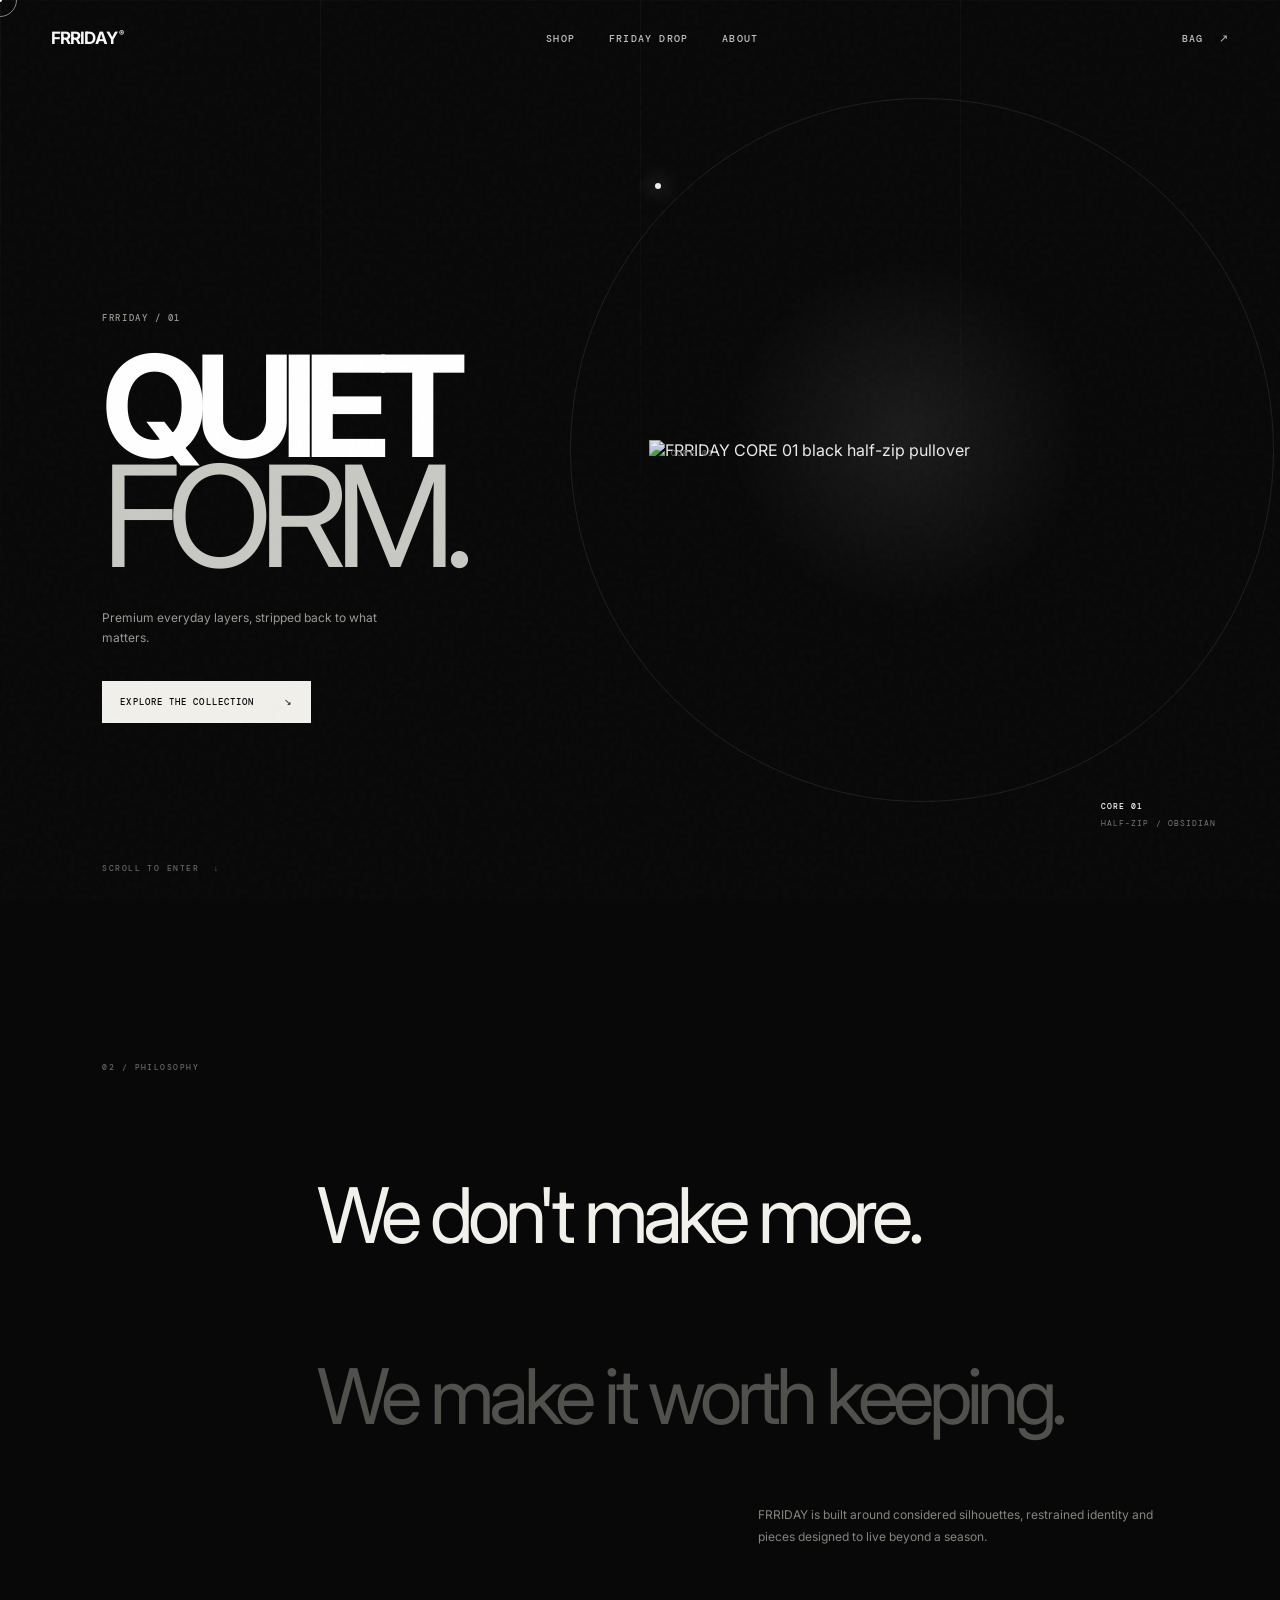
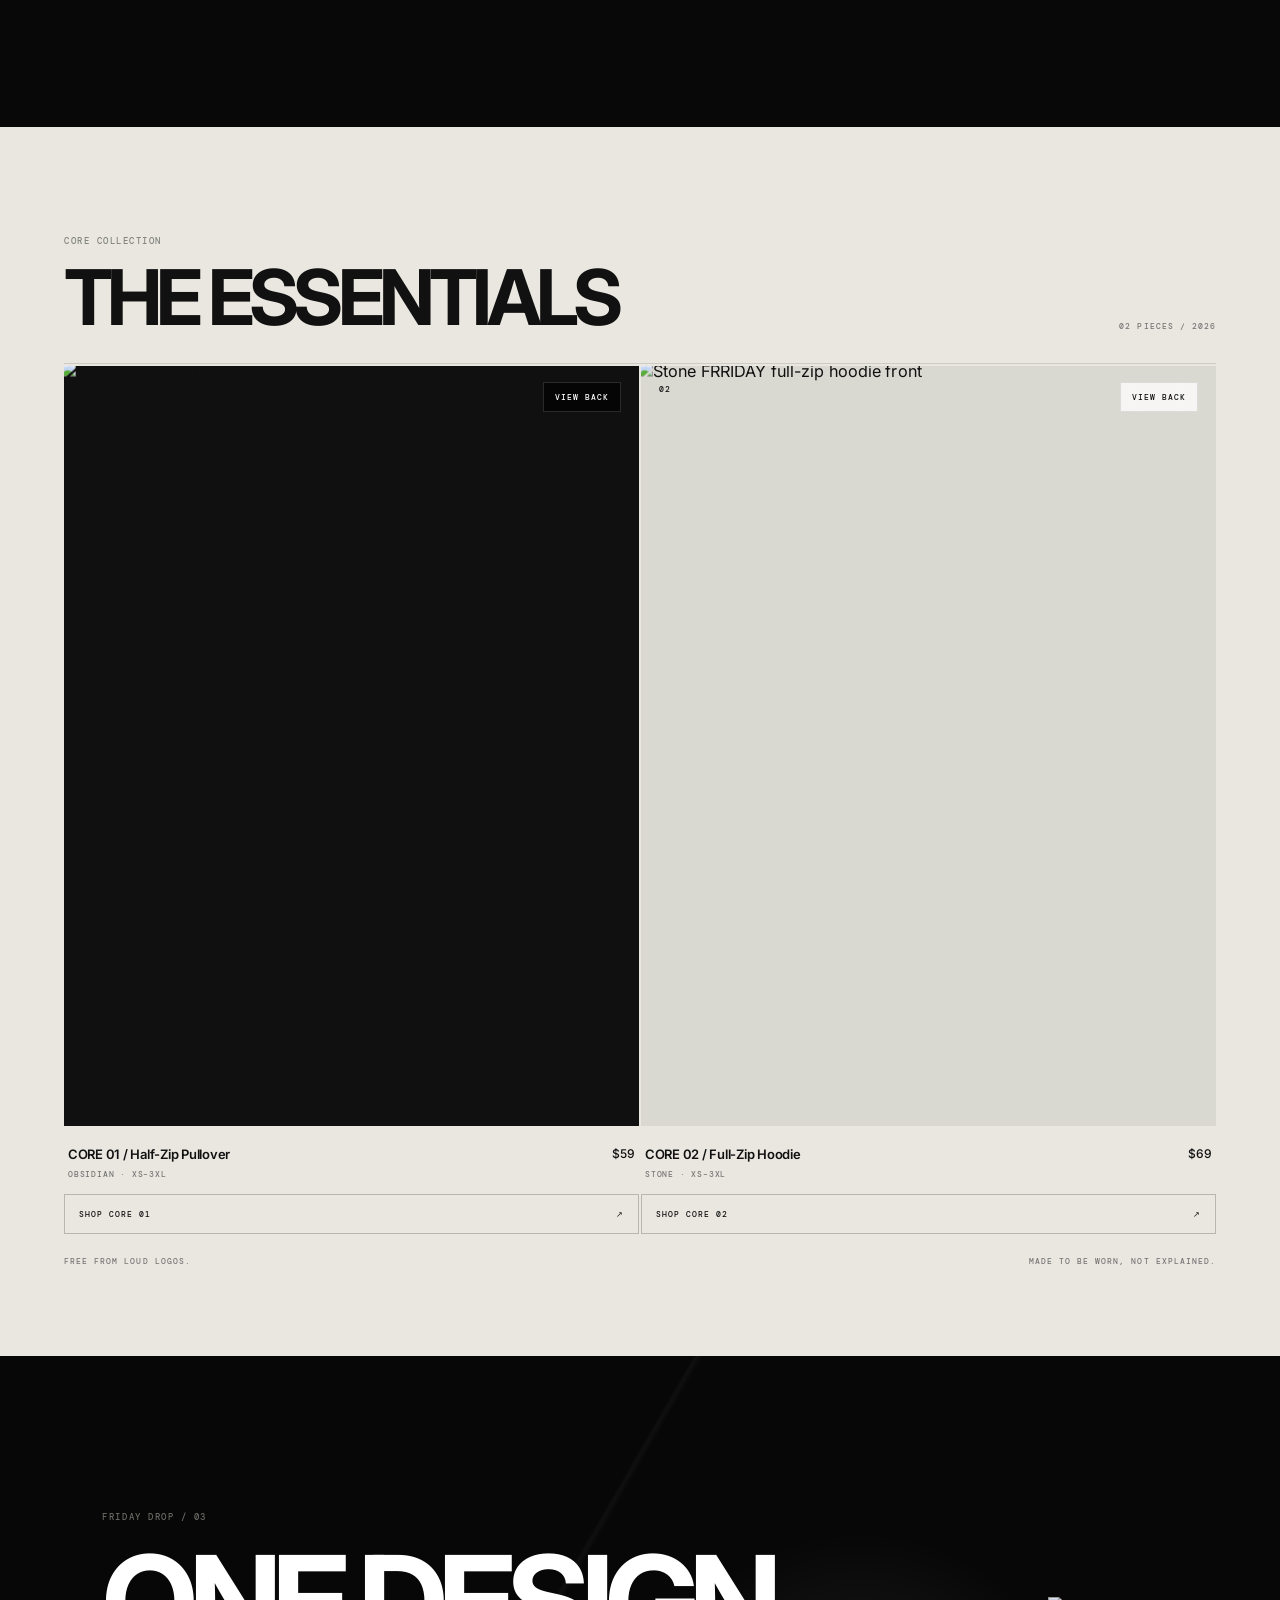
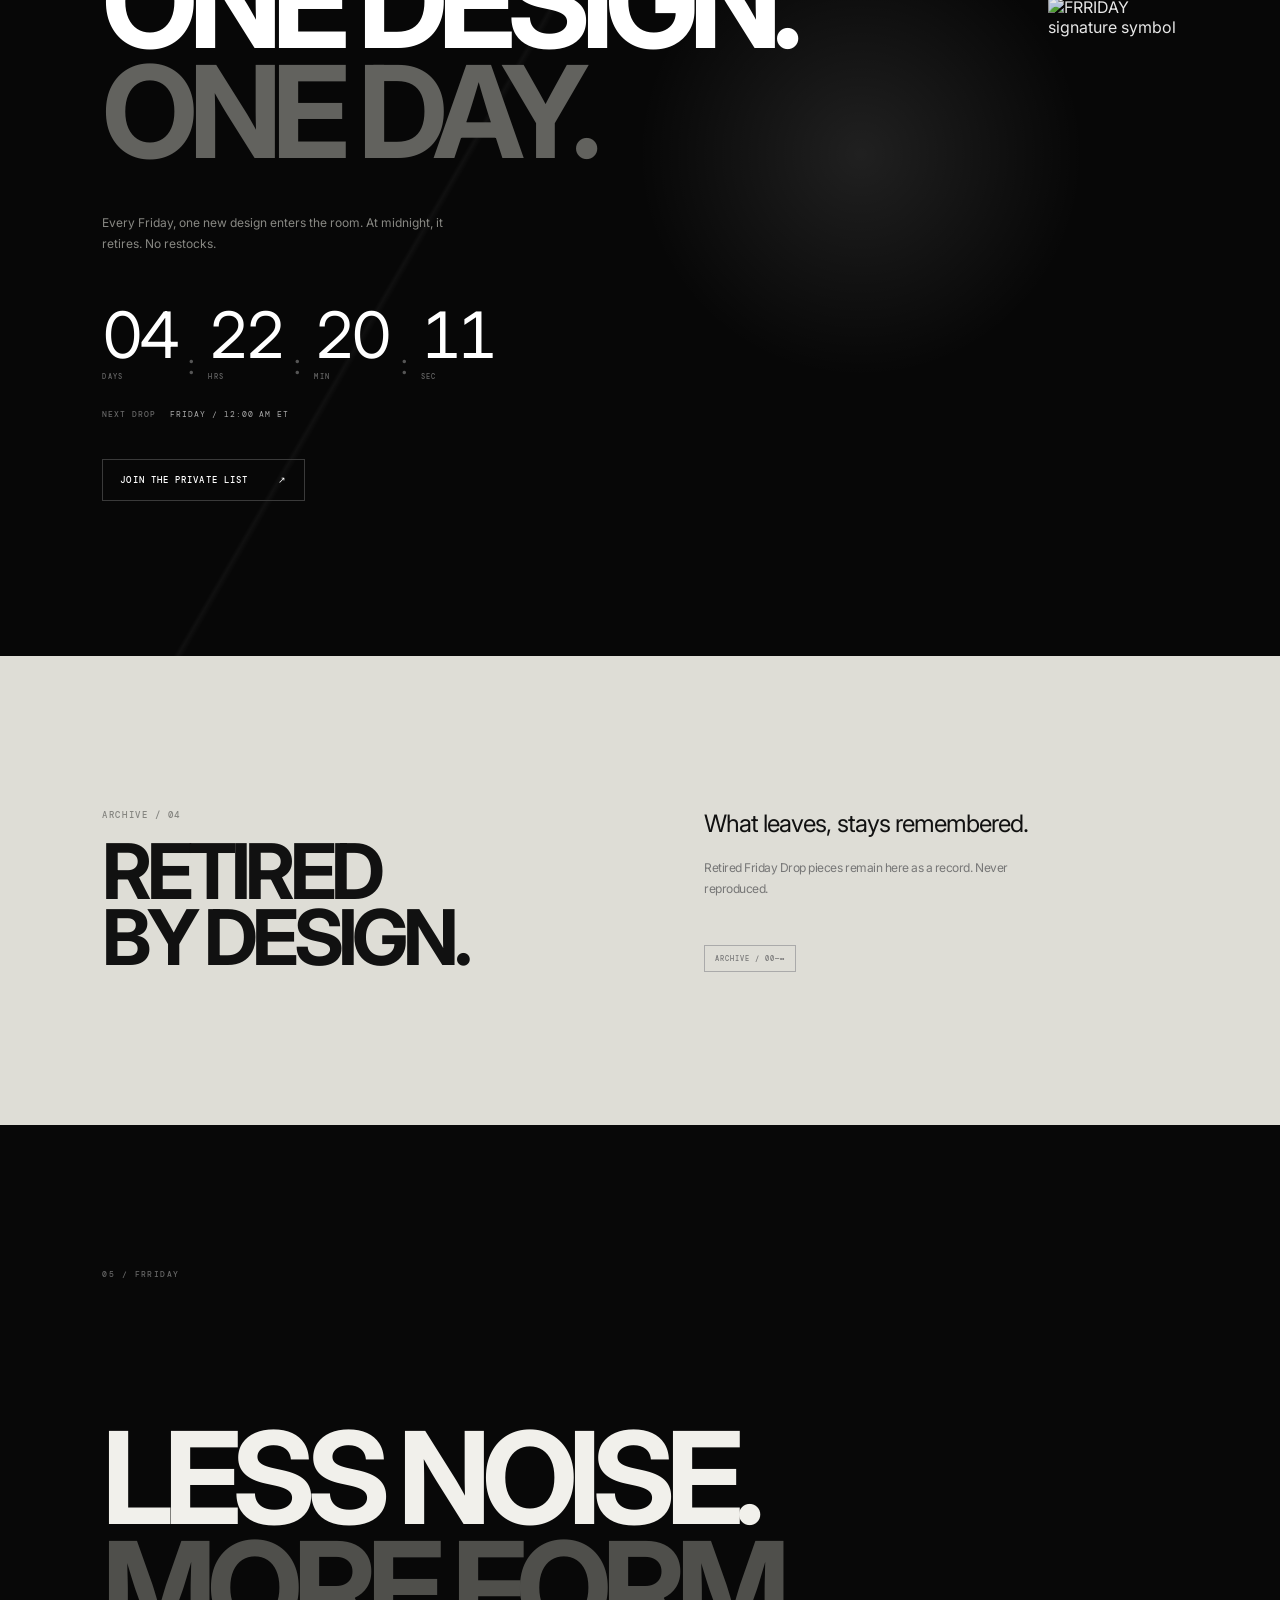
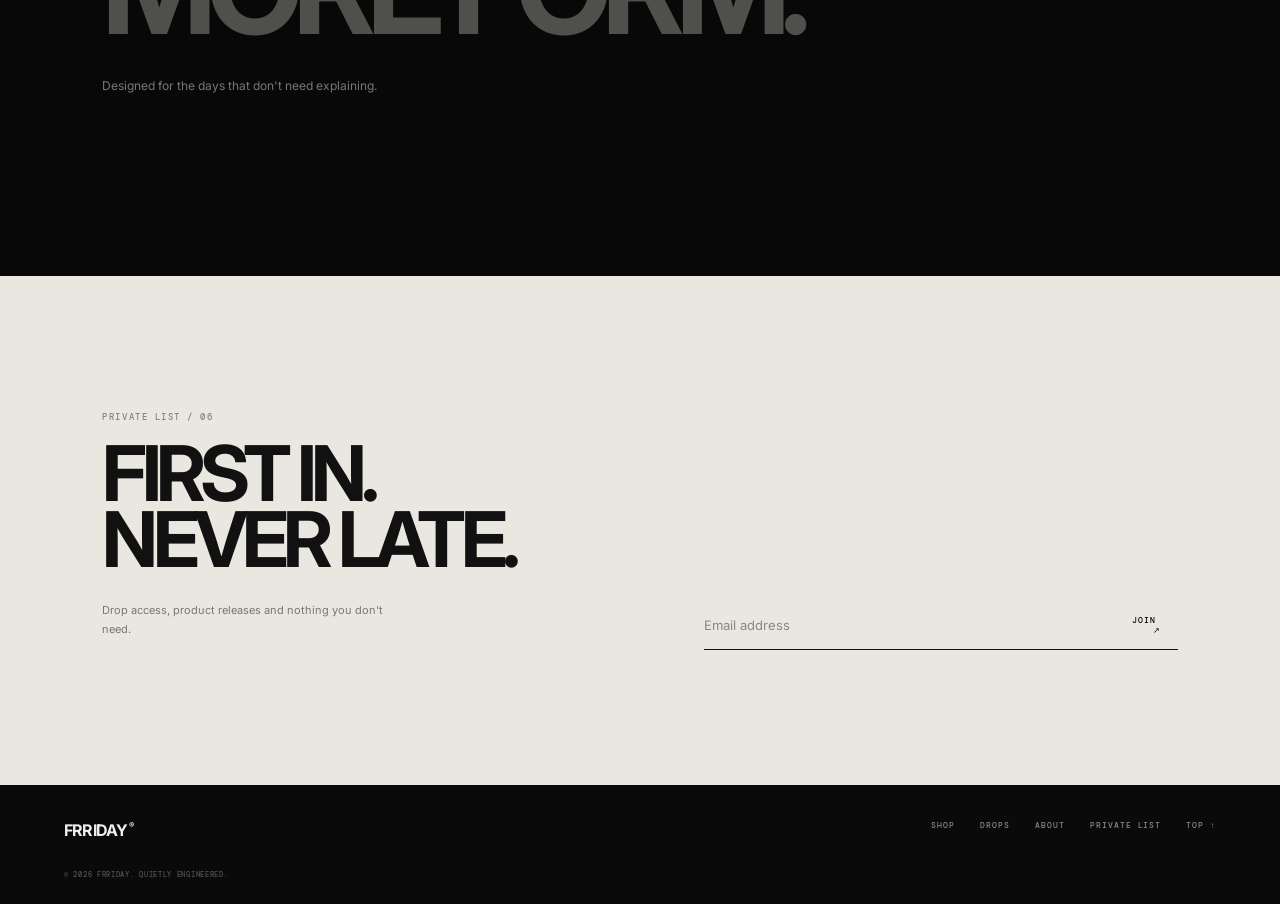
==== commit 868f641e: "Add files via upload" ====
--- a/index.html
+++ b/index.html
@@ -64,25 +64,25 @@
     <span class="count">02 PIECES / 2026</span>
   </div>
   <div class="product-grid">
-    <article class="product-card" data-product="halfzip">
+    <article class="product-card" data-product="halfzip" data-shopify-handle="unisex-half-zip-pullover">
       <div class="product-media dark-media">
         <span class="product-index">01</span>
         <button class="view-toggle" type="button" data-toggle="halfzip" aria-label="View back of CORE 01">VIEW BACK</button>
         <img src="assets/halfzip-front.jpg" class="product-img active" data-front alt="Black FRRIDAY half-zip front">
         <img src="assets/halfzip-back.jpg" class="product-img" data-back alt="Black FRRIDAY half-zip back">
       </div>
-      <div class="product-info"><div><h3>CORE 01 / Half-Zip Pullover</h3><p>Obsidian · XS–3XL</p></div><strong>$59</strong></div>
-      <a class="add-btn" href="https://pxhdjy-sj.myshopify.com/products/unisex-half-zip-pullover">Shop CORE 01 <span>↗</span></a>
+      <div class="product-info"><div><h3 data-product-title>CORE 01 / Half-Zip Pullover</h3><p data-product-subtitle>Obsidian · XS–3XL</p></div><strong data-product-price>$59</strong></div>
+      <a class="add-btn" href="/products/unisex-half-zip-pullover">Shop CORE 01 <span>↗</span></a>
     </article>
-    <article class="product-card" data-product="fullzip">
+    <article class="product-card" data-product="fullzip" data-shopify-handle="unisex-full-zip-hoodie">
       <div class="product-media light-media">
         <span class="product-index">02</span>
         <button class="view-toggle" type="button" data-toggle="fullzip" aria-label="View back of CORE 02">VIEW BACK</button>
         <img src="assets/fullzip-front.jpg" class="product-img active" data-front alt="Stone FRRIDAY full-zip hoodie front">
         <img src="assets/fullzip-back.jpg" class="product-img" data-back alt="Stone FRRIDAY full-zip hoodie back">
       </div>
-      <div class="product-info"><div><h3>CORE 02 / Full-Zip Hoodie</h3><p>Stone · XS–3XL</p></div><strong>$69</strong></div>
-      <a class="add-btn" href="https://pxhdjy-sj.myshopify.com/products/unisex-full-zip-hoodie">Shop CORE 02 <span>↗</span></a>
+      <div class="product-info"><div><h3 data-product-title>CORE 02 / Full-Zip Hoodie</h3><p data-product-subtitle>Stone · XS–3XL</p></div><strong data-product-price>$69</strong></div>
+      <a class="add-btn" href="/products/unisex-full-zip-hoodie">Shop CORE 02 <span>↗</span></a>
     </article>
   </div>
   <div class="shop-note"><span>FREE FROM LOUD LOGOS.</span><span>MADE TO BE WORN, NOT EXPLAINED.</span></div>
@@ -120,6 +120,7 @@
 
 <footer><div class="footer-brand">FRRIDAY<span>®</span></div><div class="footer-links"><a href="#shop">Shop</a><a href="#drop">Drops</a><a href="#about">About</a><a href="#private-list">Private list</a><a href="#top">Top ↑</a></div><small>© 2026 FRRIDAY. QUIETLY ENGINEERED.</small></footer>
 <div class="toast" id="toast" role="status" aria-live="polite"></div>
+<script src="shopify-config.js"></script>
 <script src="script.js"></script>
 </body>
 </html>
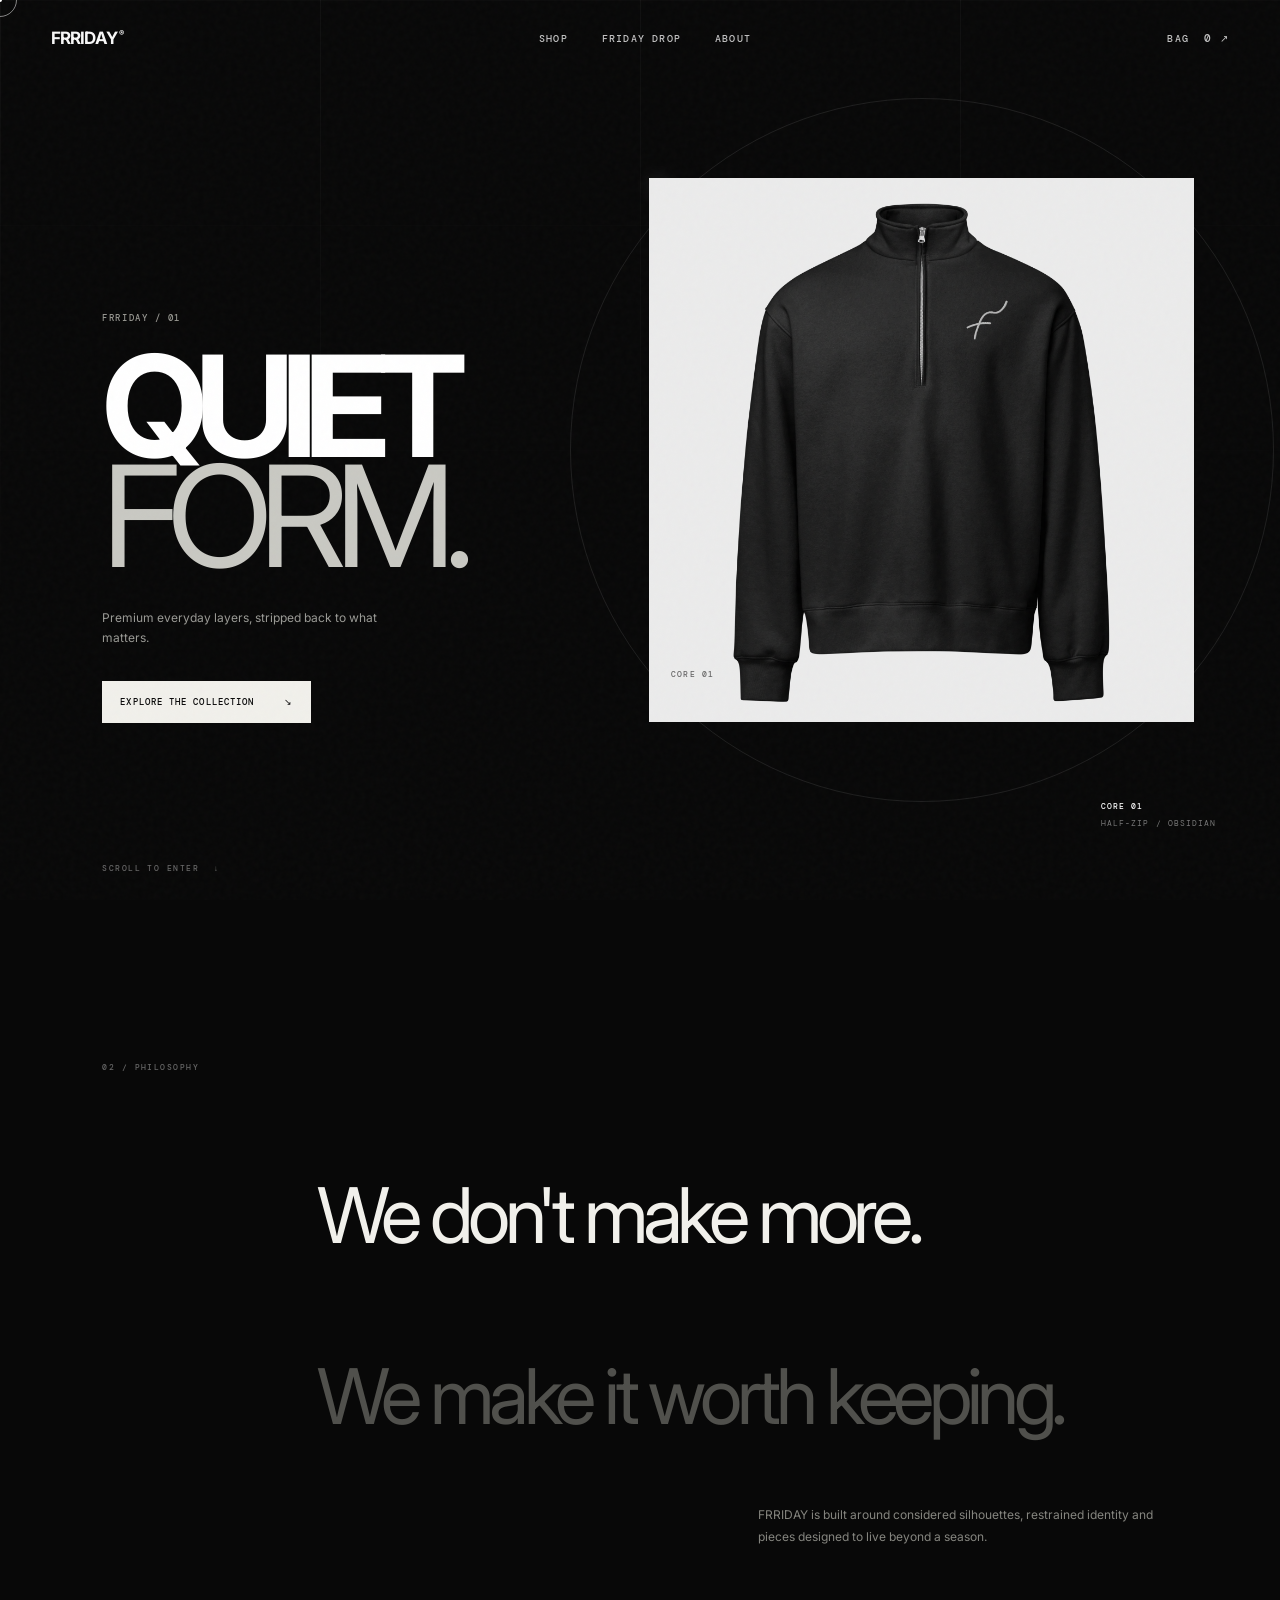
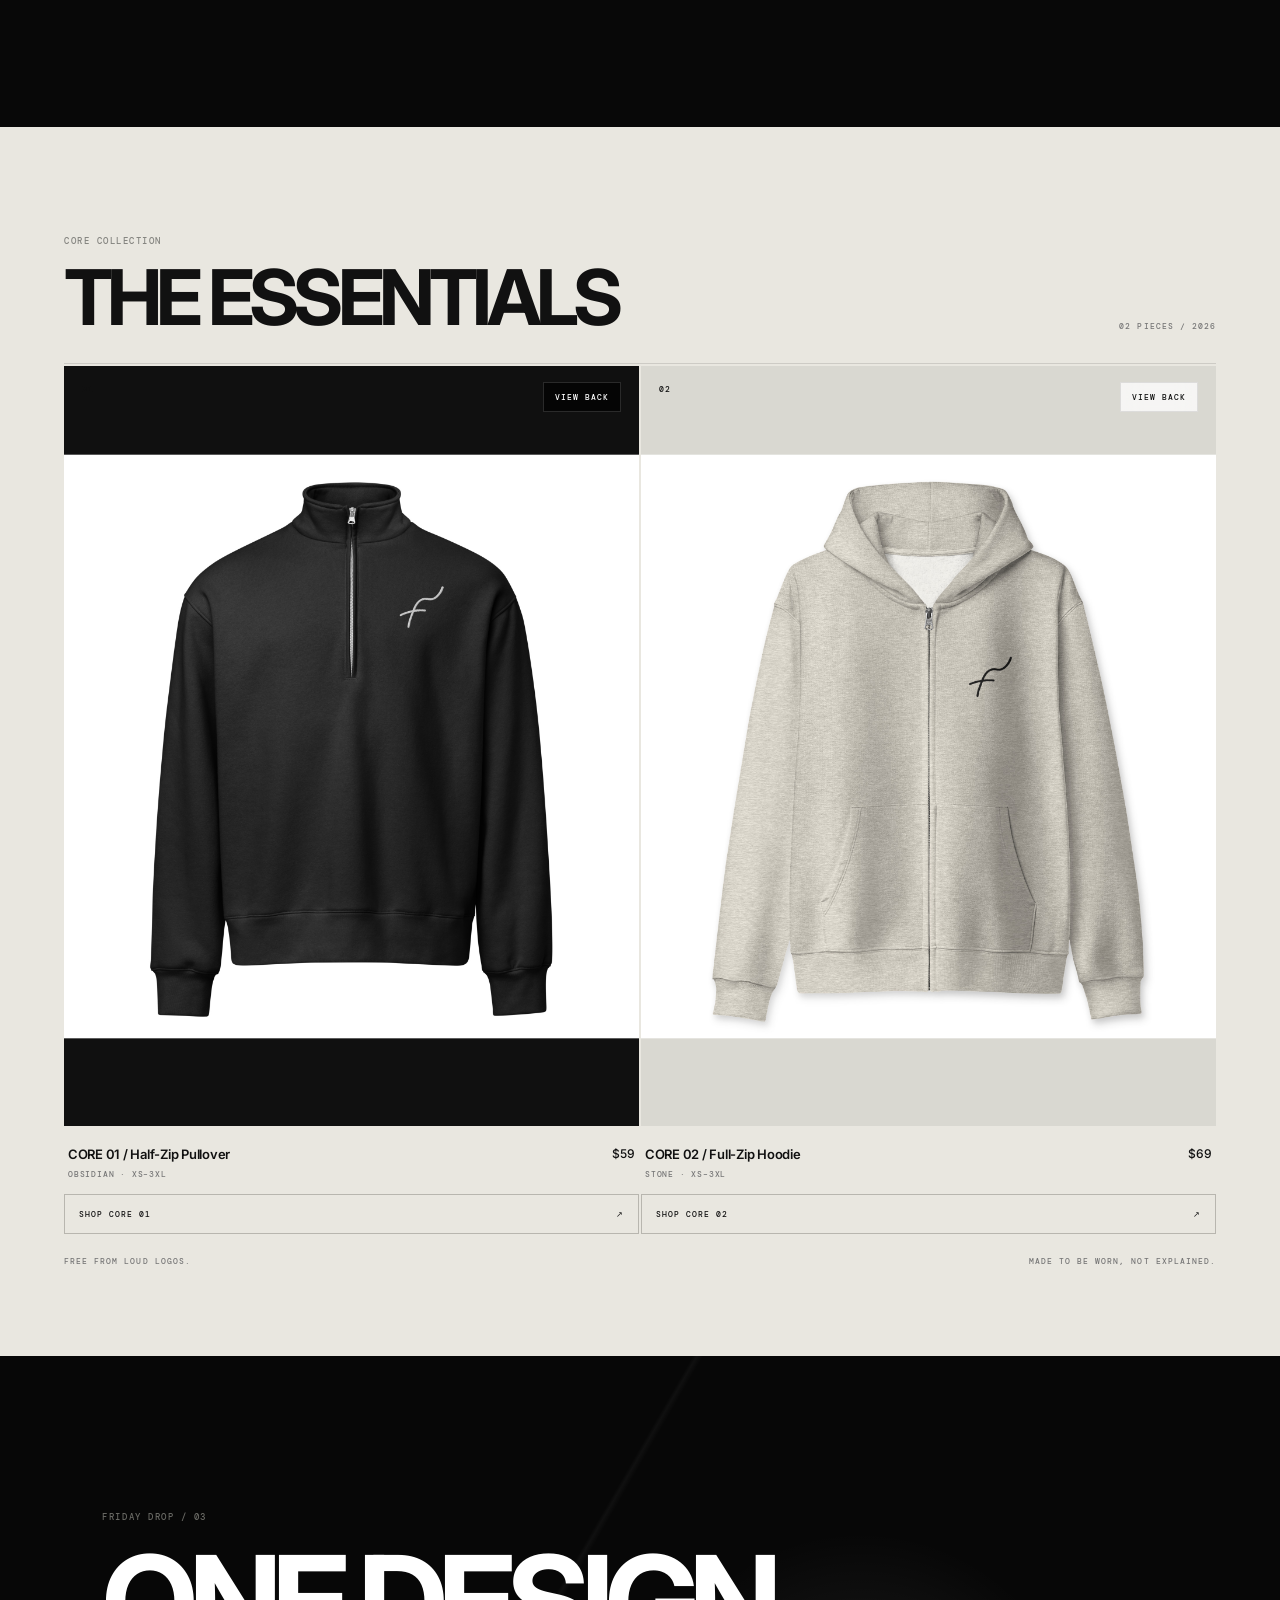
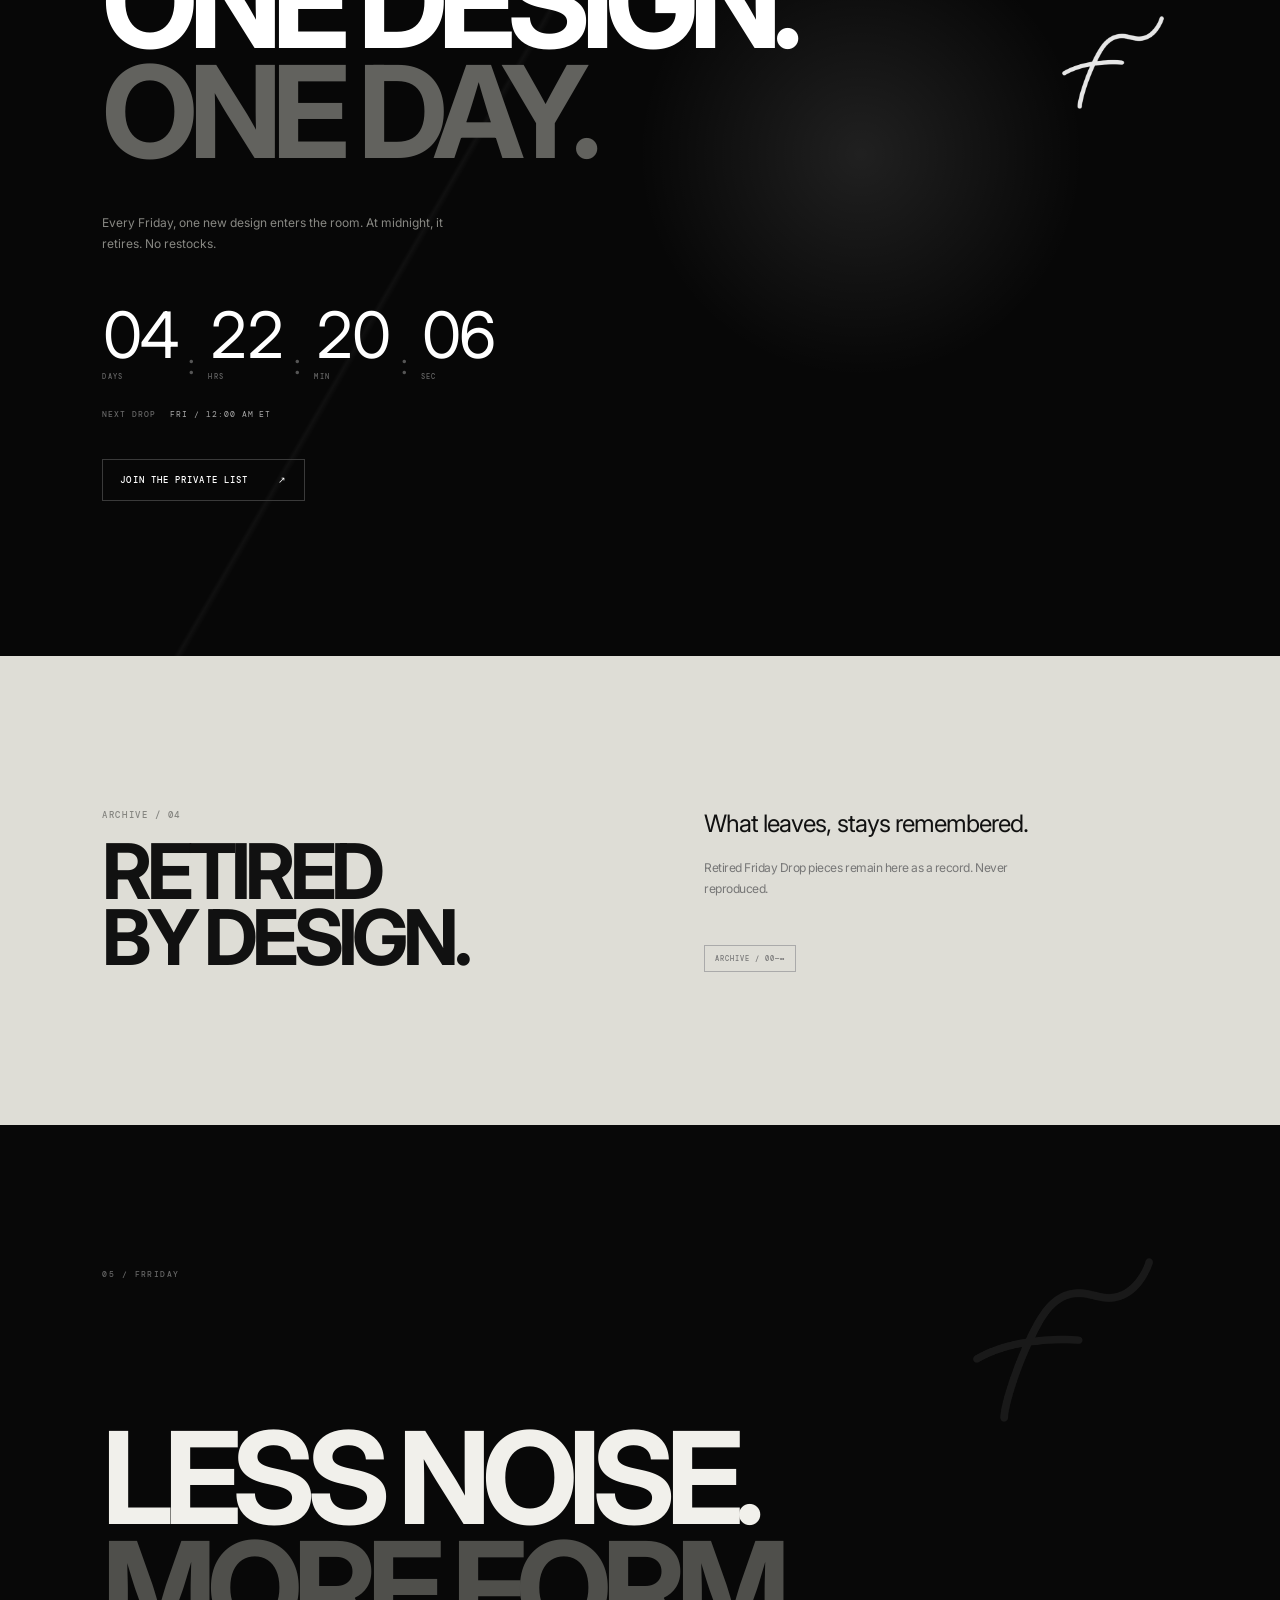
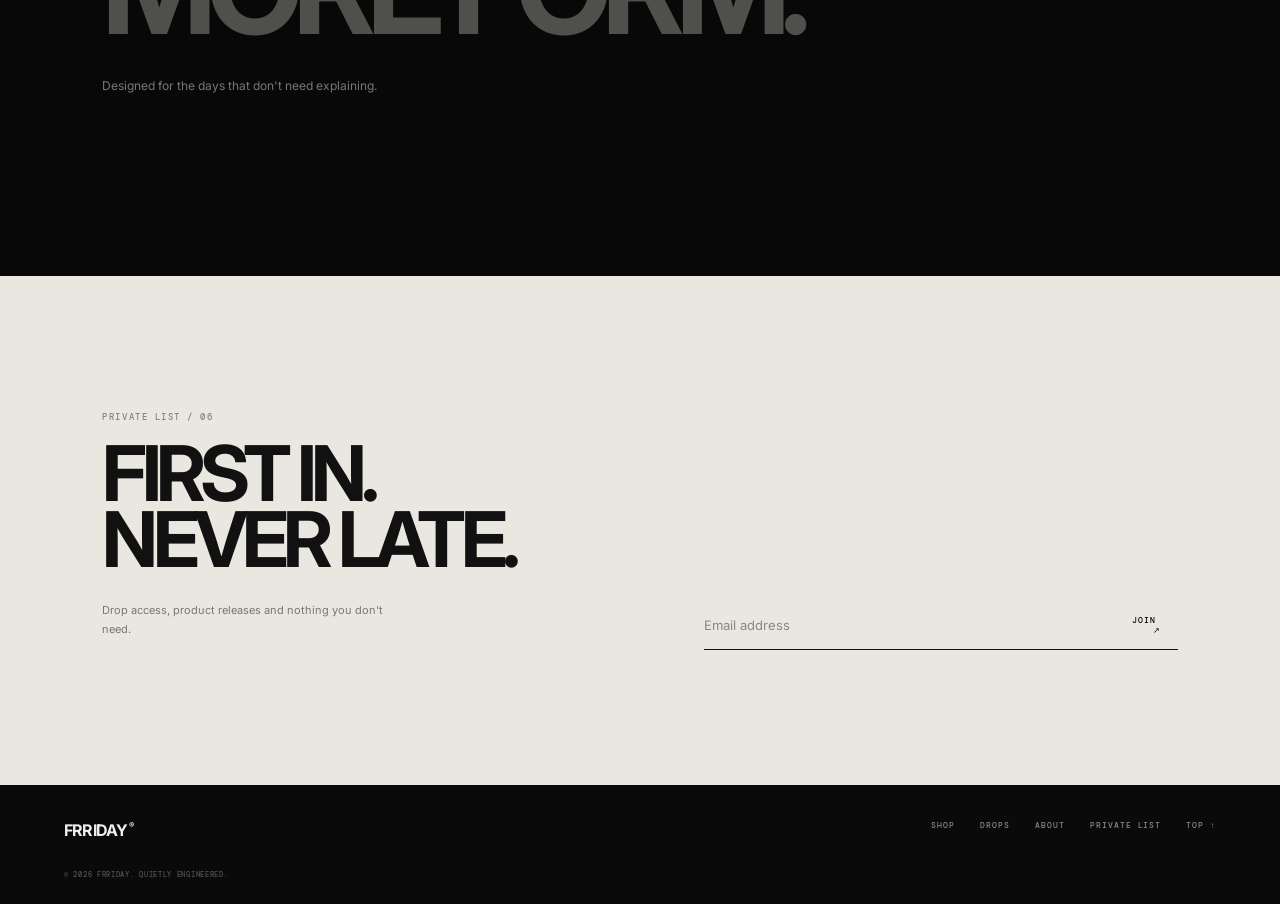
==== commit b6ce38b8: "Add files via upload" ====
--- a/index.html
+++ b/index.html
@@ -22,11 +22,11 @@
 <div class="page-loader" aria-hidden="true"><span>FRRIDAY</span><i></i></div>
 
 <header class="nav" id="nav">
-  <a class="brand" href="#top" aria-label="FRRIDAY home">FRRIDAY<span>®</span></a>
+  <a class="brand" href="/" aria-label="FRRIDAY home">FRRIDAY<span>®</span></a>
   <nav class="nav-links" aria-label="Primary navigation">
-    <a href="#shop">Shop</a><a href="#drop">Friday Drop</a><a href="#about">About</a>
+    <a href="/shop.html">Shop</a><a href="/#drop">Friday Drop</a><a href="/#about">About</a>
   </nav>
-  <a class="bag-btn" href="https://pxhdjy-sj.myshopify.com/cart" aria-label="Open FRRIDAY bag">Bag <span>↗</span></a>
+  <a class="bag-btn" href="/bag.html" aria-label="Open FRRIDAY bag">Bag <span id="bagCount">0</span> ↗</a>
 </header>
 
 <main id="top">
@@ -36,7 +36,7 @@
     <p class="eyebrow">FRRIDAY / 01</p>
     <h1>QUIET<br><em>FORM.</em></h1>
     <p class="hero-sub">Premium everyday layers, stripped back to what matters.</p>
-    <a class="pill light" href="#shop">Explore the collection <span>↘</span></a>
+    <a class="pill light" href="/shop.html">Explore the collection <span>↘</span></a>
   </div>
   <div class="hero-product">
     <div class="product-orbit" aria-hidden="true"></div>
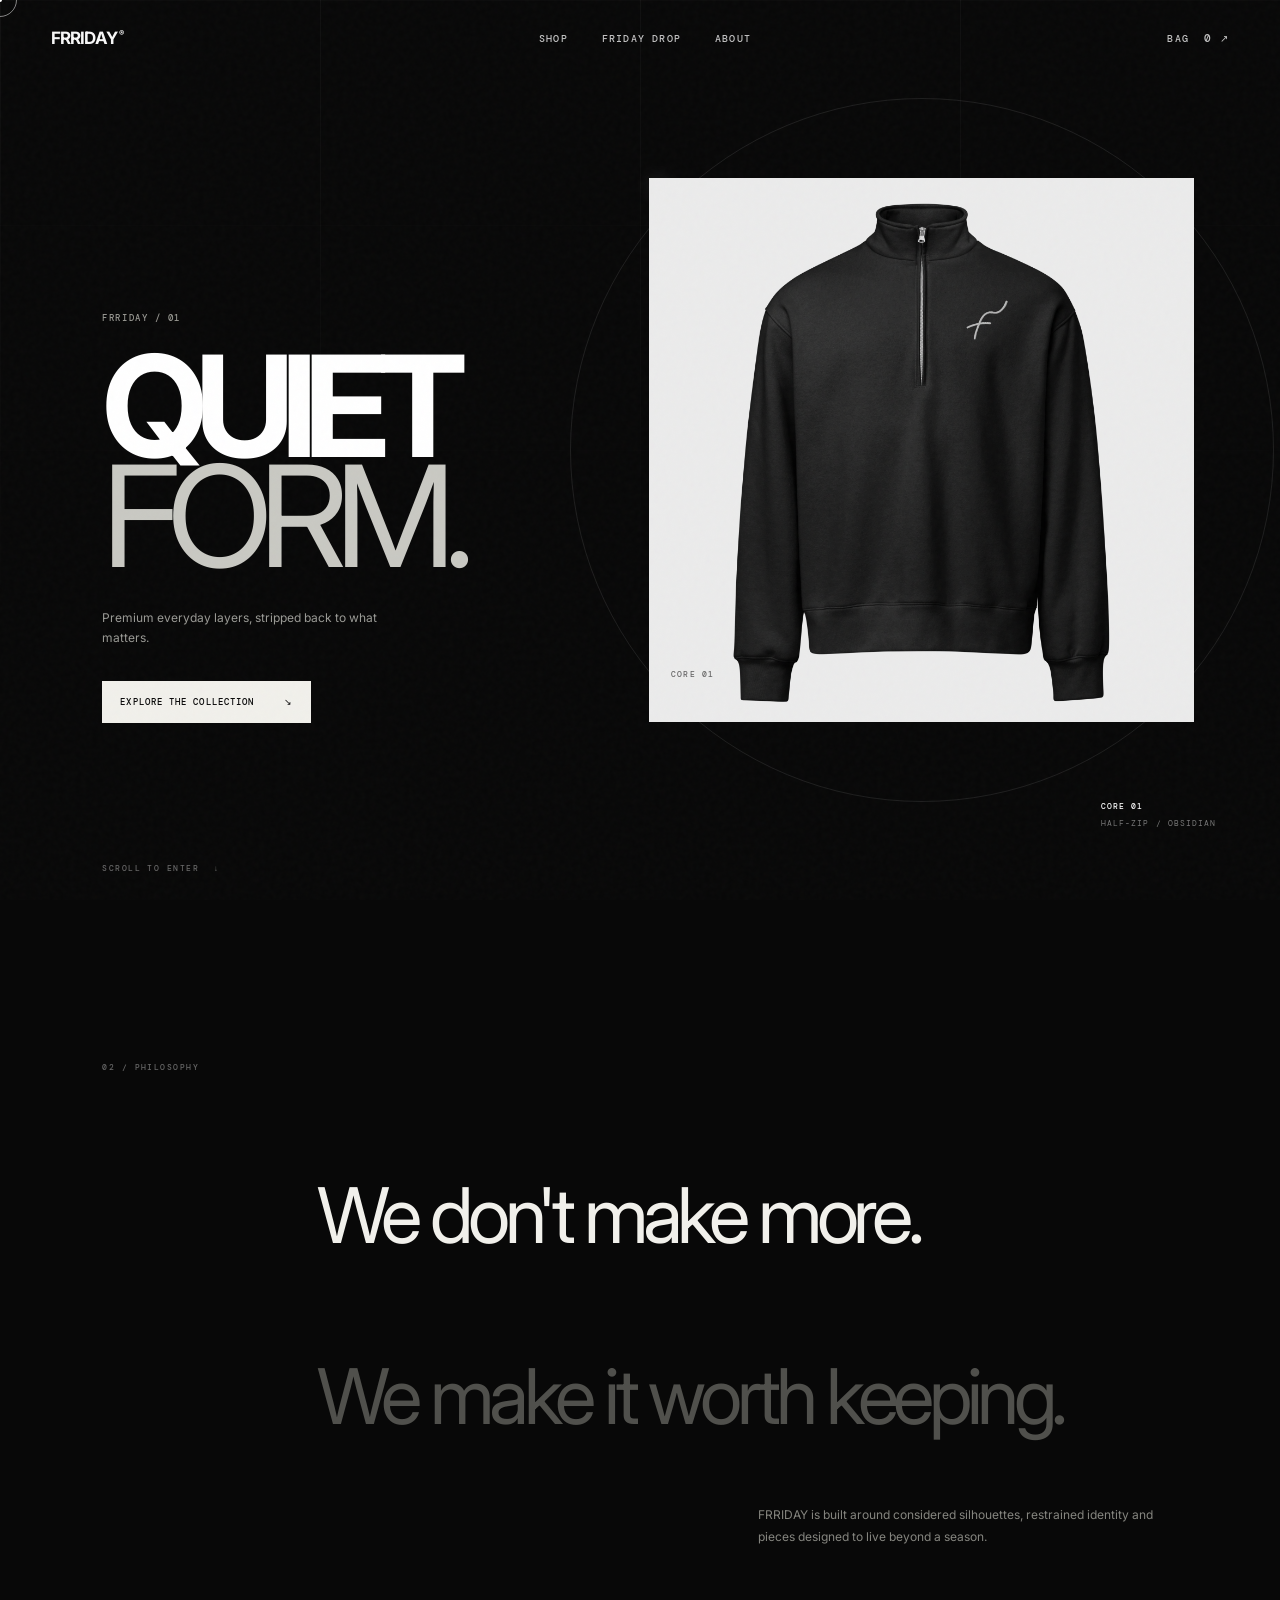
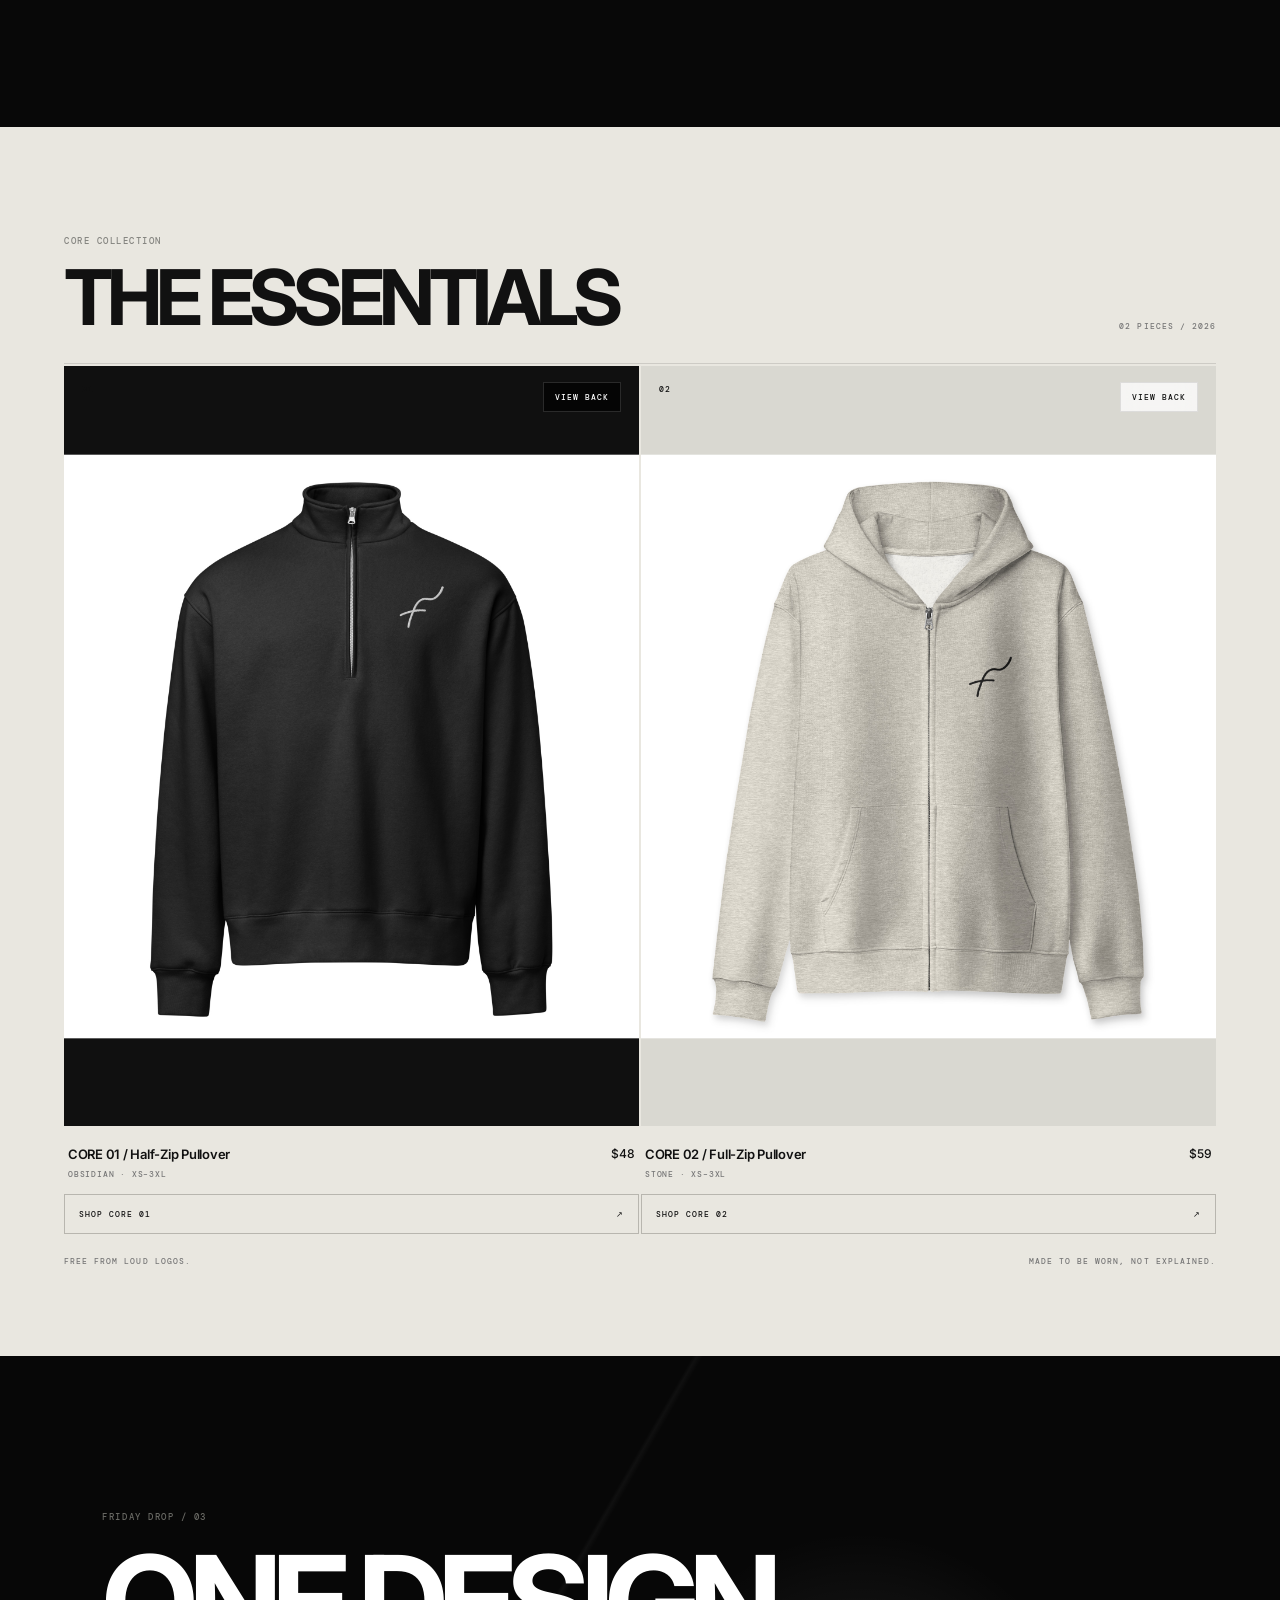
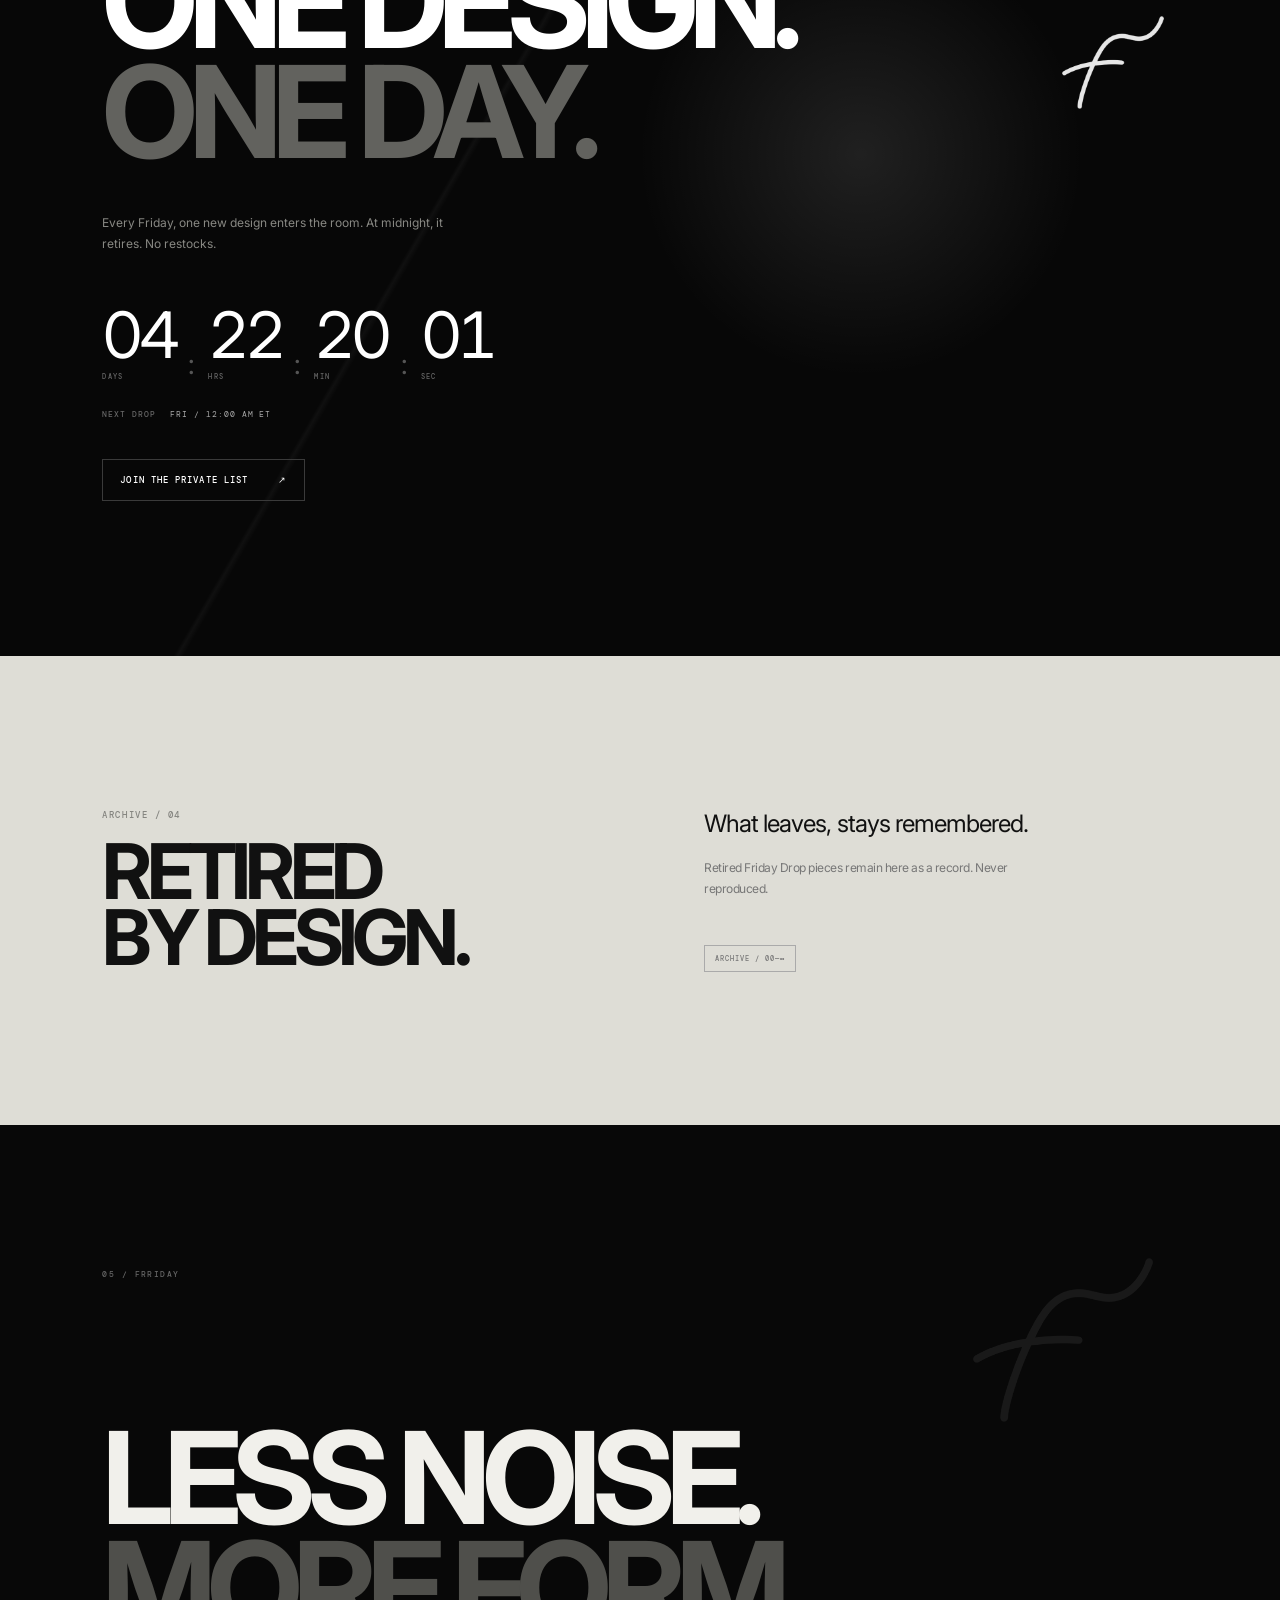
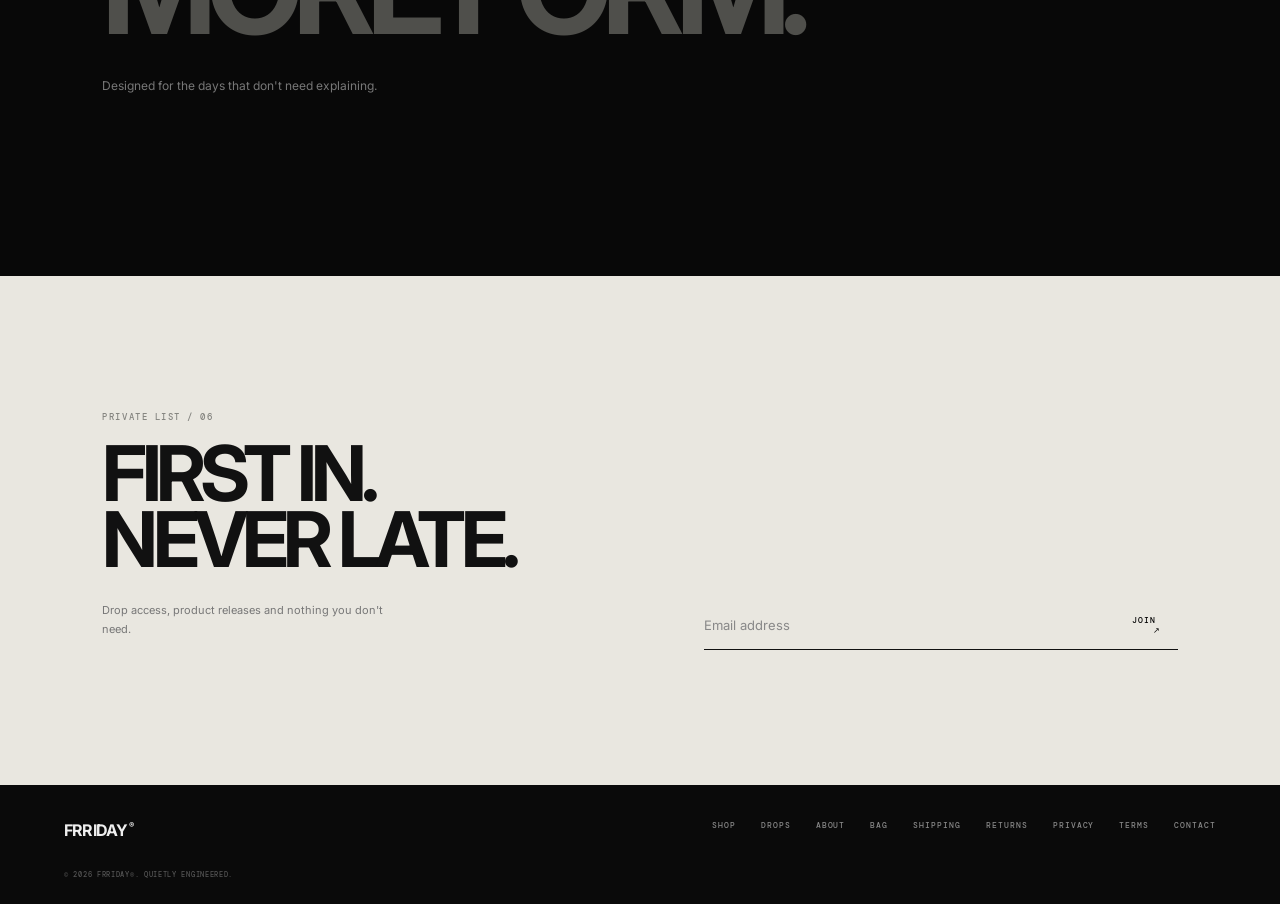
==== commit a9f97db0: "Refactor index.html for meta tags and paths Updated meta tags for description and robots, modified i" ====
--- a/index.html
+++ b/index.html
@@ -5,122 +5,569 @@
 <meta name="viewport" content="width=device-width,initial-scale=1,viewport-fit=cover">
 <meta name="theme-color" content="#090909">
 <meta name="color-scheme" content="dark light">
-<meta name="description" content="FRRIDAY. Quietly engineered everyday layers. One design. One day. Then it's gone.">
+
+<meta name="description" content="FRRIDAY® — quietly engineered everyday layers. CORE essentials and limited Friday Drops.">
+<meta name="robots" content="index,follow">
+
 <meta property="og:title" content="FRRIDAY® | Quietly Engineered">
-<meta property="og:description" content="Quietly engineered everyday layers.">
+<meta property="og:description" content="Premium everyday layers. One design. One day.">
 <meta property="og:type" content="website">
+
 <title>FRRIDAY® | Quietly Engineered</title>
-<link rel="icon" href="assets/symbol-white.png">
+
+<link rel="icon" href="/assets/symbol-white.png">
+
 <link rel="preconnect" href="https://fonts.googleapis.com">
 <link rel="preconnect" href="https://fonts.gstatic.com" crossorigin>
 <link href="https://fonts.googleapis.com/css2?family=DM+Mono:wght@400;500&family=Inter:wght@400;500;600;700&display=swap" rel="stylesheet">
-<link rel="stylesheet" href="style.css">
+
+<link rel="stylesheet" href="/style.css">
 </head>
+
 <body>
+
 <div class="noise" aria-hidden="true"></div>
-<div class="cursor-dot" aria-hidden="true"></div><div class="cursor-ring" aria-hidden="true"></div>
-<div class="page-loader" aria-hidden="true"><span>FRRIDAY</span><i></i></div>
+<div class="cursor-dot" aria-hidden="true"></div>
+<div class="cursor-ring" aria-hidden="true"></div>
+
+<div class="page-loader" aria-hidden="true">
+  <span>FRRIDAY</span>
+  <i></i>
+</div>
 
 <header class="nav" id="nav">
-  <a class="brand" href="/" aria-label="FRRIDAY home">FRRIDAY<span>®</span></a>
+
+  <a class="brand" href="/" aria-label="FRRIDAY home">
+    FRRIDAY<span>®</span>
+  </a>
+
   <nav class="nav-links" aria-label="Primary navigation">
-    <a href="/shop.html">Shop</a><a href="/#drop">Friday Drop</a><a href="/#about">About</a>
+    <a href="/shop.html">Shop</a>
+    <a href="/#drop">Friday Drop</a>
+    <a href="/#about">About</a>
   </nav>
-  <a class="bag-btn" href="/bag.html" aria-label="Open FRRIDAY bag">Bag <span id="bagCount">0</span> ↗</a>
+
+  <a class="bag-btn" href="/bag.html" aria-label="Open FRRIDAY bag">
+    Bag <span id="bagCount">0</span> ↗
+  </a>
+
 </header>
 
 <main id="top">
+
 <section class="hero">
+
   <div class="hero-grid" aria-hidden="true"></div>
+
   <div class="hero-copy">
+
     <p class="eyebrow">FRRIDAY / 01</p>
-    <h1>QUIET<br><em>FORM.</em></h1>
-    <p class="hero-sub">Premium everyday layers, stripped back to what matters.</p>
-    <a class="pill light" href="/shop.html">Explore the collection <span>↘</span></a>
-  </div>
+
+    <h1>
+      QUIET<br>
+      <em>FORM.</em>
+    </h1>
+
+    <p class="hero-sub">
+      Premium everyday layers, stripped back to what matters.
+    </p>
+
+    <a class="pill light" href="/shop.html">
+      Explore the collection
+      <span>↘</span>
+    </a>
+
+  </div>
+
   <div class="hero-product">
+
     <div class="product-orbit" aria-hidden="true"></div>
+
     <div class="hero-image-wrap">
-      <img src="assets/halfzip-front.jpg" alt="FRRIDAY CORE 01 black half-zip pullover" class="hero-img">
-      <span class="hero-image-number">CORE 01</span>
+
+      <img
+        src="/assets/halfzip-front.jpg"
+        alt="FRRIDAY CORE 01 black half-zip pullover"
+        class="hero-img"
+      >
+
+      <span class="hero-image-number">
+        CORE 01
+      </span>
+
     </div>
-    <div class="hero-label"><span>CORE 01</span><b>HALF-ZIP / OBSIDIAN</b></div>
-  </div>
-  <div class="scroll-note">SCROLL TO ENTER <span>↓</span></div>
-</section>
+
+    <div class="hero-label">
+      <span>CORE 01</span>
+      <b>HALF-ZIP / OBSIDIAN</b>
+    </div>
+
+  </div>
+
+  <div class="scroll-note">
+    SCROLL TO ENTER <span>↓</span>
+  </div>
+
+</section>
+
 
 <section class="statement dark" id="about">
-  <div class="section-index">02 / PHILOSOPHY</div>
+
+  <div class="section-index">
+    02 / PHILOSOPHY
+  </div>
+
   <div class="statement-content">
-    <p class="big-line">We don't make more.</p>
-    <p class="big-line muted">We make it worth keeping.</p>
-    <p class="body-copy">FRRIDAY is built around considered silhouettes, restrained identity and pieces designed to live beyond a season.</p>
-  </div>
-</section>
+
+    <p class="big-line">
+      We don't make more.
+    </p>
+
+    <p class="big-line muted">
+      We make it worth keeping.
+    </p>
+
+    <p class="body-copy">
+      FRRIDAY is built around considered silhouettes,
+      restrained identity and pieces designed to live
+      beyond a season.
+    </p>
+
+  </div>
+
+</section>
+
 
 <section class="shop" id="shop">
+
   <div class="shop-head">
-    <div><span class="eyebrow">CORE COLLECTION</span><h2>THE ESSENTIALS</h2></div>
-    <span class="count">02 PIECES / 2026</span>
-  </div>
+
+    <div>
+      <span class="eyebrow">
+        CORE COLLECTION
+      </span>
+
+      <h2>
+        THE ESSENTIALS
+      </h2>
+    </div>
+
+    <span class="count">
+      02 PIECES / 2026
+    </span>
+
+  </div>
+
+
   <div class="product-grid">
-    <article class="product-card" data-product="halfzip" data-shopify-handle="unisex-half-zip-pullover">
+
+
+    <article
+      class="product-card"
+      data-product="halfzip"
+      data-shopify-handle="unisex-half-zip-pullover"
+    >
+
       <div class="product-media dark-media">
-        <span class="product-index">01</span>
-        <button class="view-toggle" type="button" data-toggle="halfzip" aria-label="View back of CORE 01">VIEW BACK</button>
-        <img src="assets/halfzip-front.jpg" class="product-img active" data-front alt="Black FRRIDAY half-zip front">
-        <img src="assets/halfzip-back.jpg" class="product-img" data-back alt="Black FRRIDAY half-zip back">
-      </div>
-      <div class="product-info"><div><h3 data-product-title>CORE 01 / Half-Zip Pullover</h3><p data-product-subtitle>Obsidian · XS–3XL</p></div><strong data-product-price>$59</strong></div>
-      <a class="add-btn" href="/products/unisex-half-zip-pullover">Shop CORE 01 <span>↗</span></a>
+
+        <span class="product-index">
+          01
+        </span>
+
+        <button
+          class="view-toggle"
+          type="button"
+          data-toggle="halfzip"
+          aria-label="View back of CORE 01"
+        >
+          VIEW BACK
+        </button>
+
+        <img
+          src="/assets/halfzip-front.jpg"
+          class="product-img active"
+          data-front
+          alt="Black FRRIDAY CORE 01 half-zip pullover front"
+        >
+
+        <img
+          src="/assets/halfzip-back.jpg"
+          class="product-img"
+          data-back
+          alt="Black FRRIDAY CORE 01 half-zip pullover back"
+        >
+
+      </div>
+
+      <div class="product-info">
+
+        <div>
+
+          <h3 data-product-title>
+            CORE 01 / Half-Zip Pullover
+          </h3>
+
+          <p data-product-subtitle>
+            Obsidian · XS–3XL
+          </p>
+
+        </div>
+
+        <strong data-product-price>
+          $48
+        </strong>
+
+      </div>
+
+      <a
+        class="add-btn"
+        href="/products/unisex-half-zip-pullover"
+      >
+        Shop CORE 01 <span>↗</span>
+      </a>
+
     </article>
-    <article class="product-card" data-product="fullzip" data-shopify-handle="unisex-full-zip-hoodie">
+
+
+    <article
+      class="product-card"
+      data-product="fullzip"
+      data-shopify-handle="unisex-full-zip-hoodie"
+    >
+
       <div class="product-media light-media">
-        <span class="product-index">02</span>
-        <button class="view-toggle" type="button" data-toggle="fullzip" aria-label="View back of CORE 02">VIEW BACK</button>
-        <img src="assets/fullzip-front.jpg" class="product-img active" data-front alt="Stone FRRIDAY full-zip hoodie front">
-        <img src="assets/fullzip-back.jpg" class="product-img" data-back alt="Stone FRRIDAY full-zip hoodie back">
-      </div>
-      <div class="product-info"><div><h3 data-product-title>CORE 02 / Full-Zip Hoodie</h3><p data-product-subtitle>Stone · XS–3XL</p></div><strong data-product-price>$69</strong></div>
-      <a class="add-btn" href="/products/unisex-full-zip-hoodie">Shop CORE 02 <span>↗</span></a>
+
+        <span class="product-index">
+          02
+        </span>
+
+        <button
+          class="view-toggle"
+          type="button"
+          data-toggle="fullzip"
+          aria-label="View back of CORE 02"
+        >
+          VIEW BACK
+        </button>
+
+        <img
+          src="/assets/fullzip-front.jpg"
+          class="product-img active"
+          data-front
+          alt="Stone FRRIDAY CORE 02 full-zip pullover front"
+        >
+
+        <img
+          src="/assets/fullzip-back.jpg"
+          class="product-img"
+          data-back
+          alt="Stone FRRIDAY CORE 02 full-zip pullover back"
+        >
+
+      </div>
+
+      <div class="product-info">
+
+        <div>
+
+          <h3 data-product-title>
+            CORE 02 / Full-Zip Pullover
+          </h3>
+
+          <p data-product-subtitle>
+            Stone · XS–3XL
+          </p>
+
+        </div>
+
+        <strong data-product-price>
+          $59
+        </strong>
+
+      </div>
+
+      <a
+        class="add-btn"
+        href="/products/unisex-full-zip-hoodie"
+      >
+        Shop CORE 02 <span>↗</span>
+      </a>
+
     </article>
-  </div>
-  <div class="shop-note"><span>FREE FROM LOUD LOGOS.</span><span>MADE TO BE WORN, NOT EXPLAINED.</span></div>
-</section>
+
+  </div>
+
+
+  <div class="shop-note">
+
+    <span>
+      FREE FROM LOUD LOGOS.
+    </span>
+
+    <span>
+      MADE TO BE WORN, NOT EXPLAINED.
+    </span>
+
+  </div>
+
+</section>
+
 
 <section class="drop" id="drop">
+
   <div class="drop-bg" aria-hidden="true"></div>
+
   <div class="drop-content">
-    <span class="eyebrow">FRIDAY DROP / 03</span>
-    <div class="drop-title"><h2>ONE DESIGN.<br><span>ONE DAY.</span></h2><img src="assets/symbol-white.png" alt="FRRIDAY signature symbol"></div>
-    <p>Every Friday, one new design enters the room. At midnight, it retires. No restocks.</p>
-    <div class="timer" aria-label="Next Friday Drop countdown"><div><b id="days">00</b><small>DAYS</small></div><i>:</i><div><b id="hours">00</b><small>HRS</small></div><i>:</i><div><b id="mins">00</b><small>MIN</small></div><i>:</i><div><b id="secs">00</b><small>SEC</small></div></div>
-    <div class="drop-meta"><span>NEXT DROP</span><b id="dropDate">FRIDAY / 12:00 AM ET</b></div>
-    <a class="pill outline" href="#private-list">Join the private list <span>↗</span></a>
-  </div>
-</section>
+
+    <span class="eyebrow">
+      FRIDAY DROP / 03
+    </span>
+
+    <div class="drop-title">
+
+      <h2>
+        ONE DESIGN.<br>
+        <span>ONE DAY.</span>
+      </h2>
+
+      <img
+        src="/assets/symbol-white.png"
+        alt="FRRIDAY signature symbol"
+      >
+
+    </div>
+
+    <p>
+      Every Friday, one new design enters the room.
+      At midnight, it retires. No restocks.
+    </p>
+
+
+    <div
+      class="timer"
+      aria-label="Next Friday Drop countdown"
+    >
+
+      <div>
+        <b id="days">00</b>
+        <small>DAYS</small>
+      </div>
+
+      <i>:</i>
+
+      <div>
+        <b id="hours">00</b>
+        <small>HRS</small>
+      </div>
+
+      <i>:</i>
+
+      <div>
+        <b id="mins">00</b>
+        <small>MIN</small>
+      </div>
+
+      <i>:</i>
+
+      <div>
+        <b id="secs">00</b>
+        <small>SEC</small>
+      </div>
+
+    </div>
+
+
+    <div class="drop-meta">
+
+      <span>NEXT DROP</span>
+
+      <b id="dropDate">
+        FRIDAY / 12:00 AM ET
+      </b>
+
+    </div>
+
+
+    <a class="pill outline" href="#private-list">
+      Join the private list
+      <span>↗</span>
+    </a>
+
+  </div>
+
+</section>
+
 
 <section class="archive">
-  <div><span class="eyebrow">ARCHIVE / 04</span><h2>RETIRED<br>BY DESIGN.</h2></div>
-  <div class="archive-right"><p>What leaves, stays remembered.</p><p class="muted">Retired Friday Drop pieces remain here as a record. Never reproduced.</p><span class="archive-stamp">ARCHIVE / 00—∞</span></div>
-</section>
+
+  <div>
+
+    <span class="eyebrow">
+      ARCHIVE / 04
+    </span>
+
+    <h2>
+      RETIRED<br>
+      BY DESIGN.
+    </h2>
+
+  </div>
+
+  <div class="archive-right">
+
+    <p>
+      What leaves, stays remembered.
+    </p>
+
+    <p class="muted">
+      Retired Friday Drop pieces remain here as a record.
+      Never reproduced.
+    </p>
+
+    <span class="archive-stamp">
+      ARCHIVE / 00—∞
+    </span>
+
+  </div>
+
+</section>
+
 
 <section class="manifesto dark">
-  <div class="section-index">05 / FRRIDAY</div>
-  <div class="manifesto-mark"><img src="assets/symbol-white.png" alt=""></div>
-  <h2>LESS NOISE.<br><span>MORE FORM.</span></h2>
-  <p>Designed for the days that don't need explaining.</p>
-</section>
+
+  <div class="section-index">
+    05 / FRRIDAY
+  </div>
+
+  <div class="manifesto-mark">
+    <img src="/assets/symbol-white.png" alt="">
+  </div>
+
+  <h2>
+    LESS NOISE.<br>
+    <span>MORE FORM.</span>
+  </h2>
+
+  <p>
+    Designed for the days that don't need explaining.
+  </p>
+
+</section>
+
 
 <section class="newsletter" id="private-list">
-  <div><span class="eyebrow">PRIVATE LIST / 06</span><h2>FIRST IN.<br>NEVER LATE.</h2><p>Drop access, product releases and nothing you don't need.</p></div>
-  <form id="emailForm" novalidate><label class="sr-only" for="email">Email address</label><input id="email" type="email" placeholder="Email address" autocomplete="email" required><button type="submit">Join <span>↗</span></button><small id="formStatus" aria-live="polite"></small></form>
-</section>
+
+  <div>
+
+    <span class="eyebrow">
+      PRIVATE LIST / 06
+    </span>
+
+    <h2>
+      FIRST IN.<br>
+      NEVER LATE.
+    </h2>
+
+    <p>
+      Drop access, product releases and nothing you don't need.
+    </p>
+
+  </div>
+
+
+  <form id="emailForm" novalidate>
+
+    <label class="sr-only" for="email">
+      Email address
+    </label>
+
+    <input
+      id="email"
+      type="email"
+      placeholder="Email address"
+      autocomplete="email"
+      required
+    >
+
+    <button type="submit">
+      Join <span>↗</span>
+    </button>
+
+    <small
+      id="formStatus"
+      aria-live="polite"
+    ></small>
+
+  </form>
+
+</section>
+
 </main>
 
-<footer><div class="footer-brand">FRRIDAY<span>®</span></div><div class="footer-links"><a href="#shop">Shop</a><a href="#drop">Drops</a><a href="#about">About</a><a href="#private-list">Private list</a><a href="#top">Top ↑</a></div><small>© 2026 FRRIDAY. QUIETLY ENGINEERED.</small></footer>
-<div class="toast" id="toast" role="status" aria-live="polite"></div>
-<script src="shopify-config.js"></script>
-<script src="script.js"></script>
+
+<footer class="site-footer">
+
+  <div class="footer-brand">
+    FRRIDAY<span>®</span>
+  </div>
+
+
+  <div class="footer-links">
+
+    <a href="/shop.html">Shop</a>
+
+    <a href="/#drop">
+      Drops
+    </a>
+
+    <a href="/#about">
+      About
+    </a>
+
+    <a href="/bag.html">
+      Bag
+    </a>
+
+    <a href="/policies/shipping">
+      Shipping
+    </a>
+
+    <a href="/policies/returns">
+      Returns
+    </a>
+
+    <a href="/policies/privacy">
+      Privacy
+    </a>
+
+    <a href="/policies/terms">
+      Terms
+    </a>
+
+    <a href="/contact">
+      Contact
+    </a>
+
+  </div>
+
+
+  <small>
+    © 2026 FRRIDAY®. QUIETLY ENGINEERED.
+  </small>
+
+</footer>
+
+
+<div
+  class="toast"
+  id="toast"
+  role="status"
+  aria-live="polite"
+></div>
+
+
+<script src="/shopify-config.js"></script>
+<script src="/script.js"></script>
+
 </body>
 </html>
